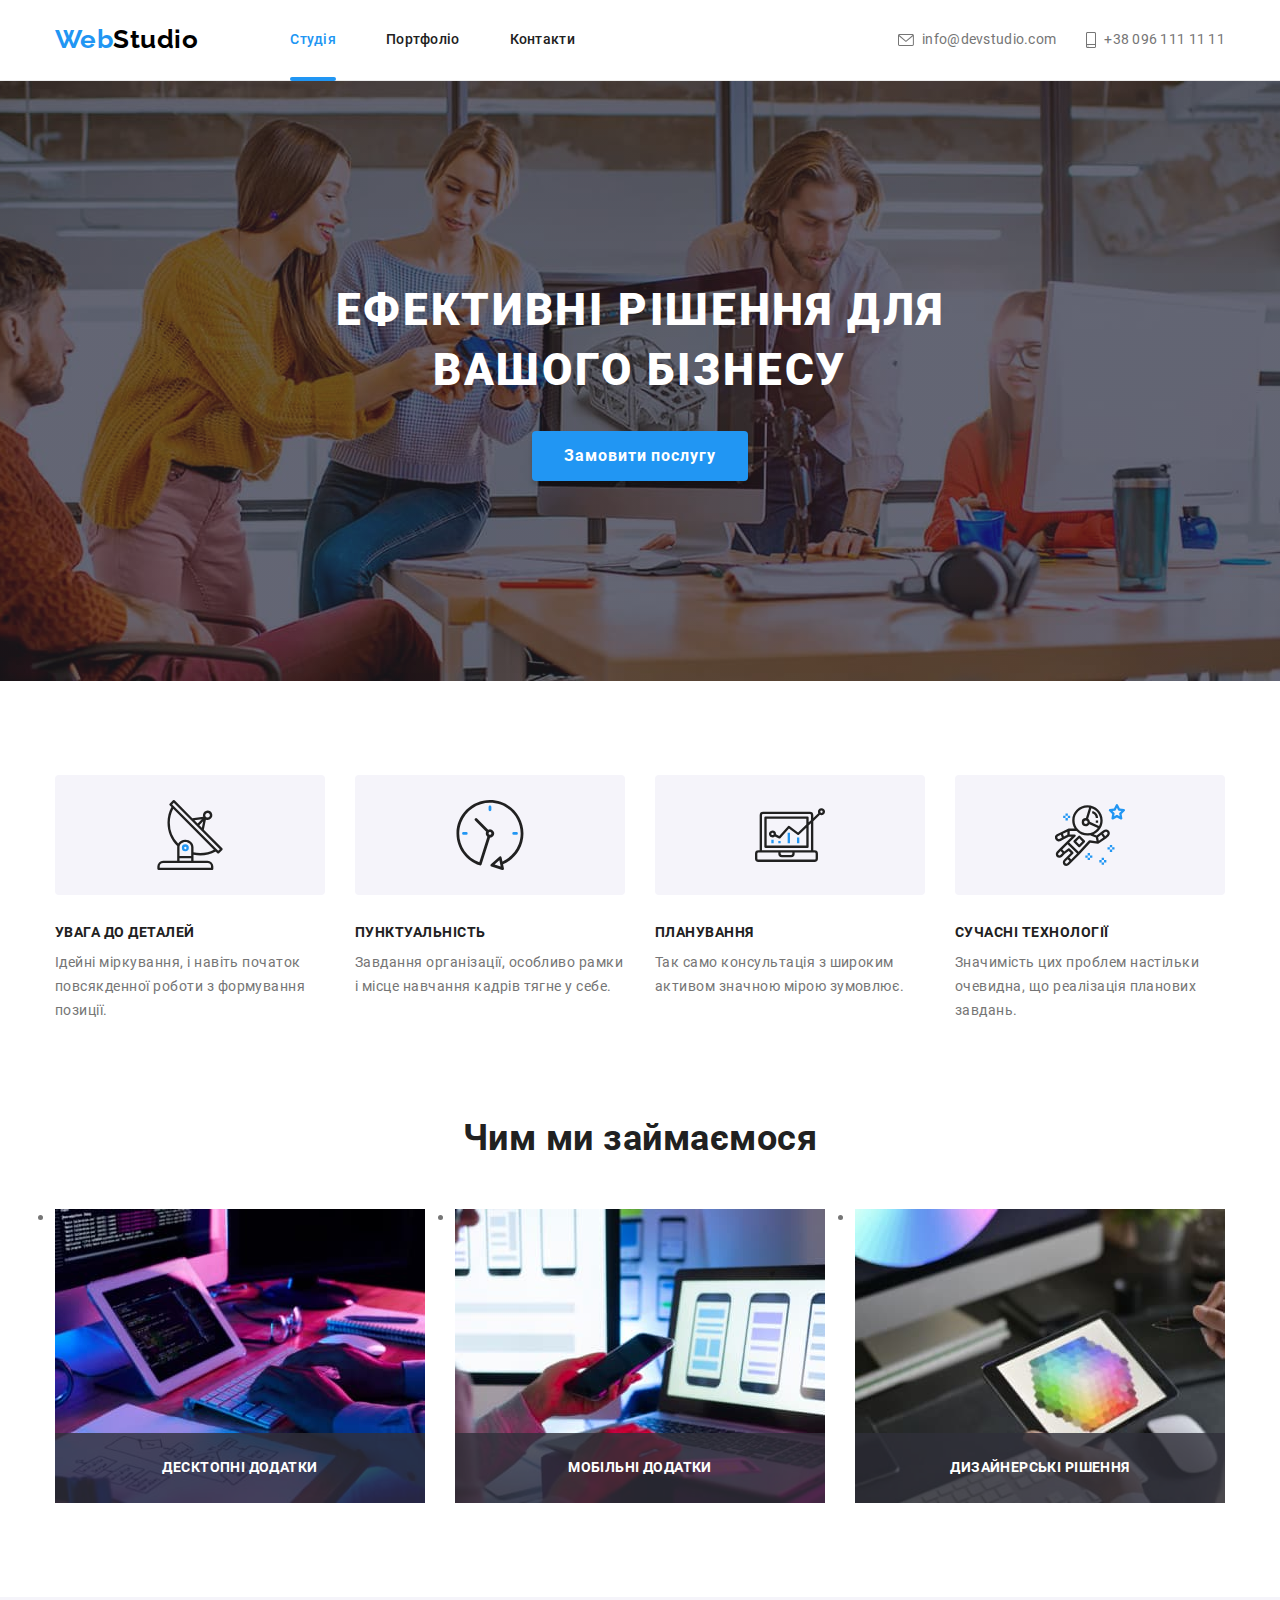
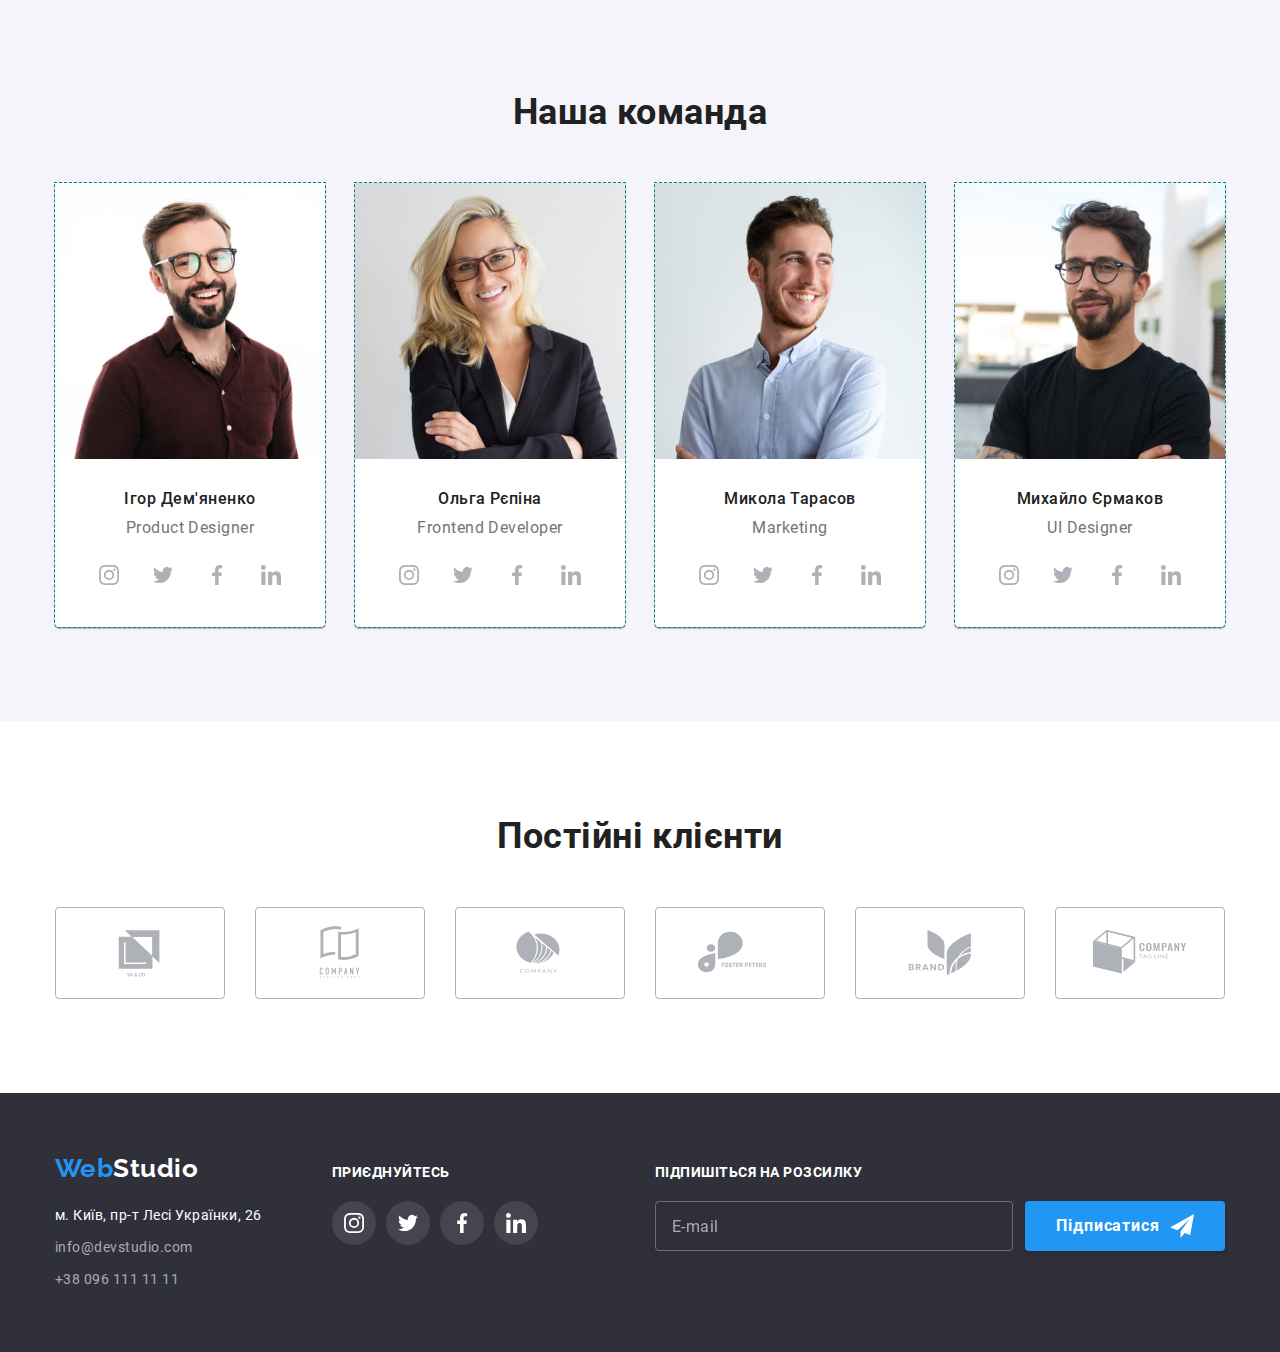
==== index.html @ 1959391b "Update markup to responsive/adaptive version" ====
<!DOCTYPE html>
<html lang="uk">
  <head>
    <meta charset="UTF-8" />
    <meta http-equiv="X-UA-Compatible" content="IE=edge" />
    <meta name="viewport" content="width=device-width, initial-scale=1.0" />
    <title>Студія</title>
    <link
      href="https://fonts.googleapis.com/css2?family=Raleway:wght@700&family=Roboto:wght@400;500;700;900&display=swap"
      rel="stylesheet"
    />
    <link
      rel="stylesheet"
      href="https://cdnjs.cloudflare.com/ajax/libs/modern-normalize/1.1.0/modern-normalize.css"
    />
    <link rel="stylesheet" href="./css/main.min.css" />
  </head>
  <body>
    <!-- Header -->
    <header class="page-header">
      <div class="container">
       <div class="page-header__inner">
         <!-- Site Navigation: -->

        <!-- Site Logo -->
        <a href="./index.html" class="logo"
          ><span class="logo__accent">Web</span>Studio</a
        >

        <button data-menu-button type="button" class="menu-button" aria-expanded="false" aria-controls="menu-container">
          <svg width="40" height="40" aria-label="Перемикач мобільного меню">
            <use class="menu-button__icon menu-button__icon--open" href="./images/icons.svg#menu-open"></use>
            <use class="menu-button__icon menu-button__icon--close" href="./images/icons.svg#menu-close"></use>
          </svg>
        </button>

        <div data-menu class="menu-container" id="menu-container">
          
          <nav>
            <ul class="menu-container__navigation site-nav">
              <!-- Link list  -->
              <li class="site-nav__item">
                <a href="./index.html" class="site-nav__link site-nav__link--current">Студія</a>
              </li>
              <li class="site-nav__item">
                <a href="./portfolio.html" class="site-nav__link">Портфоліо</a>
              </li>
              <li class="site-nav__item">
                <a href="#" class="site-nav__link">Контакти</a>
              </li>
            </ul>
          </nav>
          <!-- End Site Navigation -->
          <!-- Contacts: -->
          <ul class="menu-container__contacts contacts-nav">
            <li class="contacts-nav__item">
              <a href="mailto:info@devstudio.com" class="contacts-nav__link contacts-nav__link--mail">
                <svg class="contacts-nav__icon" width="16" height="12">
                  <use href="./images/icons.svg#envelope"></use>
                </svg>
                info@devstudio.com
              </a>
            </li>
            <li class="contacts-nav__item">
              <a href="tel:+380961111111" class="contacts-nav__link contacts-nav__link--tel">
                <svg class="contacts-nav__icon" width="10" height="16">
                  <use href="./images/icons.svg#smartphone"></use>
                </svg>
                +38 096 111 11 11
              </a>
            </li>
          </ul>
          <!-- End Contacts -->

          <ul class="menu-container__socials menu-soc">
            <li class="menu-soc__item">
              <a href="#" class="menu-soc__link">Instagram</a>
            </li>
            <li class="menu-soc__item">
              <a href="#" class="menu-soc__link">Twitter</a>
            </li>
            <li class="menu-soc__item">
              <a href="#" class="menu-soc__link">Facebook</a>
            </li>
            <li class="menu-soc__item">
              <a href="#" class="menu-soc__link">LinkedIn</a>
            </li>
          </ul>
        </div>
       </div>
      </div>
    </header>
    <!-- End Header -->

    <!-- Main content: -->
    <main>
      <!-- HERO: -->
      <section class="hero">
        <div class="container">
          <h1 class="hero__heading">Ефективні рішення для вашого бізнесу</h1>
          <button data-modal-open type="button" class="hero__button button">
            Замовити послугу
          </button>
        </div>
      </section>
      <!-- End HERO -->

      <!-- Features: -->
      <section class="features">
        <div class="container">
          <h2 class="features__heading visually-hidden">Наші переваги</h2>
          <ul class="features__list">
            <li class="features__item">
              <div class="features__thumb">
                <svg class="features__icon" width="70" height="70">
                  <use href="./images/icons.svg#antenna"></use>
                </svg>
              </div>
              <h3 class="features__title">Увага до деталей</h3>
              <p class="features__descr">
                Ідейні міркування, і навіть початок повсякденної роботи з
                формування позиції.
              </p>
            </li>

            <li class="features__item">
              <div class="features__thumb">
                <svg class="features__icon" width="70" height="70">
                  <use href="./images/icons.svg#clock"></use>
                </svg>
              </div>
              <h3 class="features__title">Пунктуальність</h3>
              <p class="features__descr">
                Завдання організації, особливо рамки і місце навчання кадрів
                тягне у себе.
              </p>
            </li>

            <li class="features__item">
              <div class="features__thumb">
                <svg class="features__icon" width="70" height="70">
                  <use href="./images/icons.svg#diagram"></use>
                </svg>
              </div>
              <h3 class="features__title">Планування</h3>
              <p class="features__descr">
                Так само консультація з широким активом значною мірою зумовлює.
              </p>
            </li>

            <li class="features__item">
              <div class="features__thumb">
                <svg class="features__icon" width="70" height="70">
                  <use href="./images/icons.svg#astronaut"></use>
                </svg>
              </div>
              <h3 class="features__title">Сучасні технології</h3>
              <p class="features__descr">
                Значимість цих проблем настільки очевидна, що реалізація
                планових завдань.
              </p>
            </li>
          </ul>
        </div>
      </section>
      <!-- End Features -->

      <!-- Directions: -->
      <section class="directions">
        <div class="container">
          <h2 class="directions__heading">Чим ми займаємося</h2>
          <ul class="directions__list">
            <li class="directions__item">
              <div class="directions__thumb">
                <img
                  srcset="
                  ./images/img1.jpg 1x,
                  ./images/img1@2x.jpg 2x
                  "
                  src="./images/img1.jpg"
                  alt="Веб-розробка"
                  width="370"
                  height="294"
                />
                <div class="directions__overlay">
                  <h3 class="directions__title">Десктопні додатки</h3>
                </div>
              </div>
            </li>
            <li class="directions__item">
              <div class="directions__thumb">
                <img
                srcset="
                  ./images/img2.jpg 1x,
                  ./images/img2@2x.jpg 2x
                  "
                  src="./images/img2.jpg"
                  alt="Мобільна розробка"
                  width="370"
                  height="294"
                />
                <div class="directions__overlay">
                  <h3 class="directions__title">Мобільні додатки</h3>
                </div>
              </div>
            </li>
            <li class="directions__item">
              <div class="directions__thumb">
                <img
                srcset="
                  ./images/img3.jpg 1x,
                  ./images/img3@2x.jpg 2x
                  "
                  src="./images/img3.jpg"
                  alt="Дизайн"
                  width="370"
                  height="294"
                />
                <div class="directions__overlay">
                  <h3 class="directions__title">Дизайнерські рішення</h3>
                </div>
              </div>
            </li>
          </ul>
        </div>
      </section>
      <!-- End Directions -->

      <!-- Team Members: -->
      <section class="team">
        <div class="container">
          <h2 class="team__heading">Наша команда</h2>
          <ul class="team__list">
            <li class="team__item team-card">
              <img
                srcset="
                ./images/team-card1.jpg 1x,
                ./images/team-card1@2x.jpg 2x
                "
                src="./images/team-card1.jpg"
                alt="Учасник 1"
                width="270"
                height="260"
              />
              <div class="team-card__content">
                <h3 class="team-card__title">Ігор Дем'яненко</h3>
                <p class="team-card__descr" lang="en">Product Designer</p>
                <ul class="team-card__soc-nav soc-nav">
                  <li class="soc-nav__item">
                    <a href="#" class="soc-nav__link">
                      <span class="visually-hidden"
                        >Посилання на Instagram</span
                      >
                      <svg class="soc-nav__icon" width="20" height="20">
                        <use href="./images/icons.svg#instagram"></use>
                      </svg>
                    </a>
                  </li>
                  <li class="soc-nav__item">
                    <a href="#" class="soc-nav__link">
                      <span class="visually-hidden">Посилання на Twitter</span>
                      <svg class="soc-nav__icon" width="20" height="20">
                        <use href="./images/icons.svg#twitter"></use>
                      </svg>
                    </a>
                  </li>
                  <li class="soc-nav__item">
                    <a href="#" class="soc-nav__link">
                      <span class="visually-hidden">Посилання на Facebook</span>
                      <svg class="soc-nav__icon" width="20" height="20">
                        <use href="./images/icons.svg#facebook"></use>
                      </svg>
                    </a>
                  </li>
                  <li class="soc-nav__item">
                    <a href="#" class="soc-nav__link">
                      <span class="visually-hidden">Посилання на LinkedIn</span>
                      <svg class="soc-nav__icon" width="20" height="20">
                        <use href="./images/icons.svg#linkedin"></use>
                      </svg>
                    </a>
                  </li>
                </ul>
              </div>
            </li>
            <li class="team__item team-card">
              <img
                srcset="
                ./images/team-card2.jpg 1x,
                ./images/team-card2@2x.jpg 2x
                "
                src="./images/team-card2.jpg"
                alt="Учасник 2"
                width="270"
                height="260"
              />
              <div class="team-card__content">
                <h3 class="team-card__title">Ольга Рєпіна</h3>
                <p class="team-card__descr" lang="en">Frontend Developer</p>
                <ul class="soc-nav">
                  <li class="soc-nav__item">
                    <a href="#" class="soc-nav__link">
                      <span class="visually-hidden"
                        >Посилання на Instagram</span
                      >
                      <svg class="soc-nav__icon" width="20" height="20">
                        <use href="./images/icons.svg#instagram"></use>
                      </svg>
                    </a>
                  </li>
                  <li class="soc-nav__item">
                    <a href="#" class="soc-nav__link">
                      <span class="visually-hidden">Посилання на Twitter</span>
                      <svg class="soc-nav__icon" width="20" height="20">
                        <use href="./images/icons.svg#twitter"></use>
                      </svg>
                    </a>
                  </li>
                  <li class="soc-nav__item">
                    <a href="#" class="soc-nav__link">
                      <span class="visually-hidden">Посилання на Facebook</span>
                      <svg class="soc-nav__icon" width="20" height="20">
                        <use href="./images/icons.svg#facebook"></use>
                      </svg>
                    </a>
                  </li>
                  <li class="soc-nav__item">
                    <a href="#" class="soc-nav__link">
                      <span class="visually-hidden">Посилання на LinkedIn</span>
                      <svg class="soc-nav__icon" width="20" height="20">
                        <use href="./images/icons.svg#linkedin"></use>
                      </svg>
                    </a>
                  </li>
                </ul>
              </div>
            </li>
            <li class="team__item team-card">
              <img
                srcset="
                ./images/team-card3.jpg 1x,
                ./images/team-card3@2x.jpg 2x
                "
                src="./images/team-card3.jpg"
                alt="Учасник 3"
                width="270"
                height="260"
              />
              <div class="team-card__content">
                <h3 class="team-card__title">Микола Тарасов</h3>
                <p class="team-card__descr" lang="en">Marketing</p>
                <ul class="soc-nav">
                  <li class="soc-nav__item">
                    <a href="#" class="soc-nav__link">
                      <span class="visually-hidden"
                        >Посилання на Instagram</span
                      >
                      <svg class="soc-nav__icon" width="20" height="20">
                        <use href="./images/icons.svg#instagram"></use>
                      </svg>
                    </a>
                  </li>
                  <li class="soc-nav__item">
                    <a href="#" class="soc-nav__link">
                      <span class="visually-hidden">Посилання на Twitter</span>
                      <svg class="soc-nav__icon" width="20" height="20">
                        <use href="./images/icons.svg#twitter"></use>
                      </svg>
                    </a>
                  </li>
                  <li class="soc-nav__item">
                    <a href="#" class="soc-nav__link">
                      <span class="visually-hidden">Посилання на Facebook</span>
                      <svg class="soc-nav__icon" width="20" height="20">
                        <use href="./images/icons.svg#facebook"></use>
                      </svg>
                    </a>
                  </li>
                  <li class="soc-nav__item">
                    <a href="#" class="soc-nav__link">
                      <span class="visually-hidden">Посилання на LinkedIn</span>
                      <svg class="soc-nav__icon" width="20" height="20">
                        <use href="./images/icons.svg#linkedin"></use>
                      </svg>
                    </a>
                  </li>
                </ul>
              </div>
            </li>
            <li class="team__item team-card">
              <img
                srcset="
                ./images/team-card4.jpg 1x,
                ./images/team-card4@2x.jpg 2x
                "
                src="./images/team-card4.jpg"
                alt="Учасник 4"
                width="270"
                height="260"
              />
              <div class="team-card__content">
                <h3 class="team-card__title">Михайло Єрмаков</h3>
                <p class="team-card__descr" lang="en">UI Designer</p>
                <ul class="soc-nav">
                  <li class="soc-nav__item">
                    <a href="#" class="soc-nav__link">
                      <span class="visually-hidden"
                        >Посилання на Instagram</span
                      >
                      <svg class="soc-nav__icon" width="20" height="20">
                        <use href="./images/icons.svg#instagram"></use>
                      </svg>
                    </a>
                  </li>
                  <li class="soc-nav__item">
                    <a href="#" class="soc-nav__link">
                      <span class="visually-hidden">Посилання на Twitter</span>
                      <svg class="soc-nav__icon" width="20" height="20">
                        <use href="./images/icons.svg#twitter"></use>
                      </svg>
                    </a>
                  </li>
                  <li class="soc-nav__item">
                    <a href="#" class="soc-nav__link">
                      <span class="visually-hidden">Посилання на Facebook</span>
                      <svg class="soc-nav__icon" width="20" height="20">
                        <use href="./images/icons.svg#facebook"></use>
                      </svg>
                    </a>
                  </li>
                  <li class="soc-nav__item">
                    <a href="#" class="soc-nav__link">
                      <span class="visually-hidden">Посилання на LinkedIn</span>
                      <svg class="soc-nav__icon" width="20" height="20">
                        <use href="./images/icons.svg#linkedin"></use>
                      </svg>
                    </a>
                  </li>
                </ul>
              </div>
            </li>
          </ul>
        </div>
      </section>
      <!-- End Team Members -->

      <!-- Clients: -->
      <section class="clients">
        <div class="container">
          <h2 class="clients__heading">Постійні клієнти</h2>
          <ul class="clients__list">
            <li class="clients__item">
              <a href="#" class="clients__link">
                <span class="visually-hidden"
                  >Посилання на сторінку компанії</span
                >
                <svg class="clients__icon" width="106" height="60">
                  <use href="./images/icons.svg#client1"></use>
                </svg>
              </a>

            </li>
            <li class="clients__item">
              <a href="#" class="clients__link">
                <span class="visually-hidden"
                  >Посилання на сторінку компанії</span
                >
                <svg class="clients__icon" width="106" height="60">
                  <use href="./images/icons.svg#client2"></use>
                </svg>
              </a>
            </li>

            <li class="clients__item">
              <a href="#" class="clients__link">
                <span class="visually-hidden"
                  >Посилання на сторінку компанії</span
                >
                <svg class="clients__icon" width="106" height="60">
                  <use href="./images/icons.svg#client3"></use>
                </svg>
              </a>
            </li>
            <li class="clients__item">
              <a href="#" class="clients__link">
                <span class="visually-hidden"
                  >Посилання на сторінку компанії</span
                >
                <svg class="clients__icon" width="106" height="60">
                  <use href="./images/icons.svg#client4"></use>
                </svg>
              </a>
            </li>

            <li class="clients__item">
              <a href="#" class="clients__link">
                <span class="visually-hidden"
                  >Посилання на сторінку компанії</span
                >
                <svg class="clients__icon" width="106" height="60">
                  <use href="./images/icons.svg#client5"></use>
                </svg>
              </a>
            </li>

            <li class="clients__item">
              <a href="#" class="clients__link">
                <span class="visually-hidden"
                  >Посилання на сторінку компанії</span
                >
                <svg class="clients__icon" width="106" height="60">
                  <use href="./images/icons.svg#client6"></use>
                </svg>
              </a>
            </li>
          </ul>
        </div>
      </section>
      <!-- End Clients -->
    </main>
    <!-- End Main Content -->

    <!-- Footer: -->
    <footer class="page-footer">
      <div class="container">
        <div class="page-footer__container">
        <div class="page-footer__content">
         <!-- Contacts: -->
          <address>
            <!-- Site Logo -->
            <a href="./index.html" class="page-footer__logo logo"
              ><span class="logo__accent">Web</span>Studio</a
            >
            <ul class="page-footer__address-nav address-nav">
              <li class="address-nav__item">
                <a
                  href="https://goo.gl/maps/x9aKFmAfyXgnvs488"
                  target="_blank"
                  rel="noopener noreferrer nofollow"
                  class="address-nav__link address-nav__link--address"
                  >м. Київ, пр-т Лесі Українки, 26</a
                >
              </li>
              <li class="address-nav__item">
                <a href="mailto:info@devstudio.com" class="address-nav__link"
                  >info@devstudio.com</a
                >
              </li>
              <li class="address-nav__item">
                <a href="tel:+380961111111" class="address-nav__link">+38 096 111 11 11</a>
              </li>
            </ul>
          </address>
          <!--Social links: -->
          <div class="page-footer__socials socials">
            <p class="socials__text">Приєднуйтесь</p>
            <ul class="socials__list soc-nav">
              <li class="soc-nav__item">
                <a href="#" class="soc-nav__link soc-nav__link--inverse">
                  <span class="visually-hidden">Посилання на Instagram</span>
                  <svg class="soc-nav__icon soc-nav__icon" width="20" height="20">
                    <use href="./images/icons.svg#instagram"></use>
                  </svg>
                </a>
              </li>
              <li class="soc-nav__item">
                <a href="#" class="soc-nav__link soc-nav__link--inverse">
                  <span class="visually-hidden">Посилання на Twitter</span>
                  <svg class="soc-nav__icon" width="20" height="20">
                    <use href="./images/icons.svg#twitter"></use>
                  </svg>
                </a>
              </li>
              <li class="soc-nav__item">
                <a href="#" class="soc-nav__link soc-nav__link--inverse">
                  <span class="visually-hidden">Посилання на Facebook</span>
                  <svg class="soc-nav__icon" width="20" height="20">
                    <use href="./images/icons.svg#facebook"></use>
                  </svg>
                </a>
              </li>
              <li class="soc-nav__item">
                <a href="#" class="soc-nav__link soc-nav__link--inverse">
                  <span class="visually-hidden">Посилання на LinkedIn</span>
                  <svg class="soc-nav__icon" width="20" height="20">
                    <use href="./images/icons.svg#linkedin"></use>
                  </svg>
                </a>
              </li>
            </ul>
          </div>
        </div>
        
          <!-- E-Mail input: -->
          <div class="footer-form__wrapper">
            <p class="footer-form__text">Підпишіться на розсилку</p>
            <form class="footer-form">
              <label>
                <span class="visually-hidden">Електронна пошта</span>
                <input
                  class="footer-form__field"
                  type="email"
                  name="email"
                  placeholder="E-mail"
                />
              </label>
              <button class="footer-form__button" type="submit">
                Підписатися
                <svg width="24" height="24">
                  <use href="./images/icons.svg#send"></use>
                </svg>
              </button>
            </form>
          </div>
        </div>
      </div>
    </footer>
    <!-- End Footer -->

    <!-- Modal: -->
    <div data-modal class="backdrop is-hidden">
      <div class="modal">
        <button data-modal-close class="modal__button modal__button--close" type="button">
          <svg width="18" height="18">
            <use href="./images/icons.svg#close"></use>
          </svg>
        </button>

        <!-- Modal form: -->
        <p class="modal__text">Залиште свої дані, ми вам передзвонимо</p>
        <div>
          <form class="modal__form modal-form" name="modal-form">
            <div class="modal-form__field">
              <label>
                <span class="modal-form__label">Ім'я</span>
                <span class="modal-form__inner">
                  <input class="modal-form__input" type="text" name="user-name" />
                  <svg class="modal-form__icon" width="18" height="18">
                    <use href="./images/icons.svg#person"></use>
                  </svg>
                </span>
              </label>
            </div>

            <div class="modal-form__field">
              <label>
                <span class="modal-form__label">Телефон</span>
                <span class="modal-form__inner">
                  <input class="modal-form__input" type="tel" name="phone-number" />
                  <svg class="modal-form__icon" width="18" height="18">
                    <use href="./images/icons.svg#phone"></use>
                  </svg>
                </span>
              </label>
            </div>

            <div class="modal-form__field">
              <label>
                <span class="modal-form__label">Пошта</span>
                <span class="modal-form__inner">
                  <input class="modal-form__input" type="email" name="email" />
                  <svg class="modal-form__icon" width="18" height="18">
                    <use href="./images/icons.svg#email"></use>
                  </svg>
                </span>
              </label>
            </div>

            <div class="modal-form__field">
              <label>
                <span class="modal-form__label">Коментар</span>
                <textarea
                  class="modal-form__comment"
                  name="comment"
                  autocomplete="off"
                  placeholder="Введіть текст"
                ></textarea>
              </label>
            </div>

            <div class="modal-form__terms terms">
              <label>
              <input class="terms__checkbox terms__checkbox--hidden" type="checkbox" name="agreement" />
                <svg class="terms__checkbox terms__checkbox--visible" width="16" height="15">
                  <use href="./images/icons.svg#check"></use>
                </svg>
                <span class="terms__label"
                  >Погоджуюся з розсилкою та приймаю
                  <a class="terms__link" href="#">Умови договору</a></span
                >
              </label>
            </div>

            <button class="modal-form__button" type="submit">Відправити</button>
          </form>
        </div>
      </div>
    </div>

    <!-- End Modal -->
    <script src="./js/mobile-menu.js"></script>
    <script src="./js/modal.js"></script>
  </body>
</html>
---- css/main.min.css ----
@font-face{font-family:"Raleway";font-style:normal;font-weight:400;src:url("../fonts/raleway-v28-latin_cyrillic-regular.eot");src:local(""),url("../fonts/raleway-v28-latin_cyrillic-regular.eot?#iefix") format("embedded-opentype"),url("../fonts/raleway-v28-latin_cyrillic-regular.woff2") format("woff2"),url("../fonts/raleway-v28-latin_cyrillic-regular.woff") format("woff"),url("../fonts/raleway-v28-latin_cyrillic-regular.ttf") format("truetype"),url("../fonts/raleway-v28-latin_cyrillic-regular.svg#Raleway") format("svg")}@font-face{font-family:"Raleway";font-style:normal;font-weight:700;src:url("../fonts/raleway-v28-latin_cyrillic-700.eot");src:local(""),url("../fonts/raleway-v28-latin_cyrillic-700.eot?#iefix") format("embedded-opentype"),url("../fonts/raleway-v28-latin_cyrillic-700.woff2") format("woff2"),url("../fonts/raleway-v28-latin_cyrillic-700.woff") format("woff"),url("../fonts/raleway-v28-latin_cyrillic-700.ttf") format("truetype"),url("../fonts/raleway-v28-latin_cyrillic-700.svg#Raleway") format("svg")}@font-face{font-family:"Roboto";font-style:normal;font-weight:400;src:url("../fonts/roboto-v30-latin_cyrillic-regular.eot");src:local(""),url("../fonts/roboto-v30-latin_cyrillic-regular.eot?#iefix") format("embedded-opentype"),url("../fonts/roboto-v30-latin_cyrillic-regular.woff2") format("woff2"),url("../fonts/roboto-v30-latin_cyrillic-regular.woff") format("woff"),url("../fonts/roboto-v30-latin_cyrillic-regular.ttf") format("truetype"),url("../fonts/roboto-v30-latin_cyrillic-regular.svg#Roboto") format("svg")}@font-face{font-family:"Roboto";font-style:normal;font-weight:500;src:url("../fonts/roboto-v30-latin_cyrillic-500.eot");src:local(""),url("../fonts/roboto-v30-latin_cyrillic-500.eot?#iefix") format("embedded-opentype"),url("../fonts/roboto-v30-latin_cyrillic-500.woff2") format("woff2"),url("../fonts/roboto-v30-latin_cyrillic-500.woff") format("woff"),url("../fonts/roboto-v30-latin_cyrillic-500.ttf") format("truetype"),url("../fonts/roboto-v30-latin_cyrillic-500.svg#Roboto") format("svg")}@font-face{font-family:"Roboto";font-style:normal;font-weight:700;src:url("../fonts/roboto-v30-latin_cyrillic-700.eot");src:local(""),url("../fonts/roboto-v30-latin_cyrillic-700.eot?#iefix") format("embedded-opentype"),url("../fonts/roboto-v30-latin_cyrillic-700.woff2") format("woff2"),url("../fonts/roboto-v30-latin_cyrillic-700.woff") format("woff"),url("../fonts/roboto-v30-latin_cyrillic-700.ttf") format("truetype"),url("../fonts/roboto-v30-latin_cyrillic-700.svg#Roboto") format("svg")}@font-face{font-family:"Roboto";font-style:normal;font-weight:900;src:url("../fonts/roboto-v30-latin_cyrillic-900.eot");src:local(""),url("../fonts/roboto-v30-latin_cyrillic-900.eot?#iefix") format("embedded-opentype"),url("../fonts/roboto-v30-latin_cyrillic-900.woff2") format("woff2"),url("../fonts/roboto-v30-latin_cyrillic-900.woff") format("woff"),url("../fonts/roboto-v30-latin_cyrillic-900.ttf") format("truetype"),url("../fonts/roboto-v30-latin_cyrillic-900.svg#Roboto") format("svg")}body{background-color:#fff;color:#757575;font-family:"Roboto",sans-serif;letter-spacing:.03em}h1,h2,h3,h4,h5,h6,p,ul{padding:0;margin:0}img{display:block;width:100%;height:auto}.visually-hidden{position:absolute;white-space:nowrap;width:1px;height:1px;overflow:hidden;border:0;padding:0;clip:rect(0 0 0 0);-webkit-clip-path:inset(50%);clip-path:inset(50%);margin:-1px}.projects__list,.filter,.address-nav,.clients__list,.soc-nav,.team__list,.directions,.features__list,.menu-soc,.contacts-nav,.site-nav{padding:0;margin:0;list-style:none}.product__link,.address-nav__link,.clients__link,.soc-nav__link,.menu-soc__link,.contacts-nav__link,.site-nav__link,.logo{text-decoration:none}.product__link:hover,.address-nav__link:hover,.clients__link:hover,.soc-nav__link:hover,.menu-soc__link:hover,.contacts-nav__link:hover,.site-nav__link:hover,.logo:hover,.product__link:focus,.address-nav__link:focus,.clients__link:focus,.soc-nav__link:focus,.menu-soc__link:focus,.contacts-nav__link:focus,.site-nav__link:focus,.logo:focus{color:#2196f3}.page-header{position:relative;background-color:#fff;border-bottom:1px solid #ececec}.page-header__inner{display:-webkit-box;display:-ms-flexbox;display:flex;-webkit-box-align:center;-ms-flex-align:center;align-items:center}@media screen and (max-width: 767px){.page-header__inner{-webkit-box-pack:justify;-ms-flex-pack:justify;justify-content:space-between}}.container{margin:0 auto;padding-left:15px;padding-right:15px}@media screen and (min-width: 480px){.container{width:480px}}@media screen and (min-width: 768px){.container{width:768px}}@media screen and (min-width: 1200px){.container{width:1200px}}.logo{font-family:"Raleway",sans-serif;font-weight:700;font-size:24px;line-height:1.17;color:#000;-webkit-transition:color 250ms cubic-bezier(0.4, 0, 0.2, 1);transition:color 250ms cubic-bezier(0.4, 0, 0.2, 1)}@media screen and (min-width: 1200px){.logo{font-size:26px;line-height:1.2}}.logo__accent{color:#2196f3}.menu-button{z-index:2;margin:0;padding:0;border:0;background-color:rgba(0,0,0,0)}@media screen and (min-width: 768px){.menu-button{display:none}}.menu-button .menu-button__icon--close{display:none}.menu-button.is-open .menu-button__icon--close{display:block}.menu-button.is-open .menu-button__icon--open{display:none}.menu-container{z-index:1}@media screen and (max-width: 767px){.menu-container{display:none;-webkit-box-orient:vertical;-webkit-box-direction:normal;-ms-flex-direction:column;flex-direction:column;-webkit-box-pack:justify;-ms-flex-pack:justify;justify-content:space-between;position:fixed;top:0;left:0;bottom:0;padding:48px 40px;width:100%;background-color:#fff;-webkit-box-shadow:0px 4px 8px rgba(0,0,0,.04),0px 2px 4px rgba(0,0,0,.08),0px 1px 3px rgba(0,0,0,.16);box-shadow:0px 4px 8px rgba(0,0,0,.04),0px 2px 4px rgba(0,0,0,.08),0px 1px 3px rgba(0,0,0,.16)}.menu-container.is-open{display:-webkit-box;display:-ms-flexbox;display:flex}}@media screen and (min-width: 768px){.menu-container{display:-webkit-box;display:-ms-flexbox;display:flex;-webkit-box-pack:justify;-ms-flex-pack:justify;justify-content:space-between;-webkit-box-align:center;-ms-flex-align:center;align-items:center;-webkit-box-flex:1;-ms-flex-positive:1;flex-grow:1;margin-left:88px}}@media screen and (min-width: 1200px){.menu-container{margin-left:92px}}@media screen and (max-width: 767px){.site-nav{display:-webkit-box;display:-ms-flexbox;display:flex;-webkit-box-orient:vertical;-webkit-box-direction:normal;-ms-flex-direction:column;flex-direction:column;gap:30px}}@media screen and (min-width: 768px){.site-nav{display:-webkit-box;display:-ms-flexbox;display:flex;gap:50px}}.site-nav__link{display:block;font-weight:500;font-size:40px;line-height:1.175;letter-spacing:.02em;color:#212121;-webkit-transition:color 250ms cubic-bezier(0.4, 0, 0.2, 1);transition:color 250ms cubic-bezier(0.4, 0, 0.2, 1)}@media screen and (min-width: 768px){.site-nav__link{padding-top:32px;padding-bottom:32px;font-size:14px;line-height:1.14}.site-nav__link--current{position:relative;color:#2196f3}.site-nav__link--current::after{position:absolute;left:0;bottom:-1px;display:inline-block;content:"";width:100%;height:4px;background-color:#2196f3;border-radius:2px}}@media screen and (max-width: 767px){.contacts-nav{display:-webkit-box;display:-ms-flexbox;display:flex;-webkit-box-orient:vertical;-webkit-box-direction:reverse;-ms-flex-direction:column-reverse;flex-direction:column-reverse;gap:32px}}@media screen and (min-width: 1200px){.contacts-nav{display:-webkit-box;display:-ms-flexbox;display:flex;-webkit-box-align:center;-ms-flex-align:center;align-items:center;gap:30px}}.contacts-nav__icon{fill:currentColor}@media screen and (max-width: 767px){.contacts-nav__icon{display:none}}.contacts-nav__link{-webkit-transition:color 250ms cubic-bezier(0.4, 0, 0.2, 1);transition:color 250ms cubic-bezier(0.4, 0, 0.2, 1);color:#757575;letter-spacing:.02em}@media screen and (max-width: 767px){.contacts-nav__link{display:-webkit-box;display:-ms-flexbox;display:flex;gap:10px;-webkit-box-align:center;-ms-flex-align:center;align-items:center;font-weight:500}.contacts-nav__link--tel{font-size:34px;line-height:1.18;color:#2196f3}.contacts-nav__link--mail{font-size:24px;line-height:1.17}}@media screen and (min-width: 768px){.contacts-nav__link{display:-webkit-box;display:-ms-flexbox;display:flex;-webkit-box-align:center;-ms-flex-align:center;align-items:center;gap:8px;font-size:12px;line-height:1.17}}@media screen and (min-width: 1200px){.contacts-nav__link{font-size:14px;line-height:1.14}}.menu-soc{display:-webkit-box;display:-ms-flexbox;display:flex;-webkit-box-pack:start;-ms-flex-pack:start;justify-content:start;gap:20px;-ms-flex-wrap:wrap;flex-wrap:wrap}@media screen and (min-width: 768px){.menu-soc{display:none}}.menu-soc__item{position:relative;display:inline-block}.menu-soc__item:not(:first-child)::before{position:absolute;top:0;left:-10px;content:"";display:inline-block;width:1px;height:100%;background-color:rgba(33,33,33,.2)}.menu-soc__link{font-style:normal;font-weight:500;font-size:18px;line-height:1.22;letter-spacing:.02em;color:#2196f3}.hero{padding-top:118px;padding-bottom:118px;max-width:768px;height:400px;text-align:center;background-color:#2f303a;background-image:-webkit-gradient(linear, left top, left bottom, from(rgba(47, 48, 58, 0.4)), to(rgba(47, 48, 58, 0.4))),url(/images/hero-mobile.jpg);background-image:linear-gradient(rgba(47, 48, 58, 0.4), rgba(47, 48, 58, 0.4)),url(/images/hero-mobile.jpg);background-repeat:no-repeat;background-position:center;background-size:cover}@media screen and (min-width: 768px){.hero{max-width:1600px}}@media screen and (min-width: 1200px){.hero{height:600px;padding-top:200px;padding-bottom:200px}}@media screen and (min-width: 1600px){.hero{max-width:100%}}@media screen and (min-device-pixel-ratio: 2),screen and (-webkit-min-device-pixel-ratio: 2),screen and (min-resolution: 192dpi),screen and (min-resolution: 2dppx){.hero{background-image:-webkit-gradient(linear, left top, left bottom, from(rgba(47, 48, 58, 0.4)), to(rgba(47, 48, 58, 0.4))),url(/images/hero-mobile@2x.jpg);background-image:linear-gradient(rgba(47, 48, 58, 0.4), rgba(47, 48, 58, 0.4)),url(/images/hero-mobile@2x.jpg)}}@media screen and (min-width: 768px){.hero{background-image:-webkit-gradient(linear, left top, left bottom, from(rgba(47, 48, 58, 0.4)), to(rgba(47, 48, 58, 0.4))),url(/images/hero-tablet.jpg);background-image:linear-gradient(rgba(47, 48, 58, 0.4), rgba(47, 48, 58, 0.4)),url(/images/hero-tablet.jpg)}}@media screen and (min-width: 768px)and (min-device-pixel-ratio: 2),screen and (min-width: 768px)and (-webkit-min-device-pixel-ratio: 2),screen and (min-width: 768px)and (min-resolution: 192dpi),screen and (min-width: 768px)and (min-resolution: 2dppx){.hero{background-image:-webkit-gradient(linear, left top, left bottom, from(rgba(47, 48, 58, 0.4)), to(rgba(47, 48, 58, 0.4))),url(/images/hero-tablet@2x.jpg);background-image:linear-gradient(rgba(47, 48, 58, 0.4), rgba(47, 48, 58, 0.4)),url(/images/hero-tablet@2x.jpg)}}@media screen and (min-width: 1200px){.hero{background-image:-webkit-gradient(linear, left top, left bottom, from(rgba(47, 48, 58, 0.4)), to(rgba(47, 48, 58, 0.4))),url(/images/hero-desktop.jpg);background-image:linear-gradient(rgba(47, 48, 58, 0.4), rgba(47, 48, 58, 0.4)),url(/images/hero-desktop.jpg)}}@media screen and (min-width: 1200px)and (min-device-pixel-ratio: 2),screen and (min-width: 1200px)and (-webkit-min-device-pixel-ratio: 2),screen and (min-width: 1200px)and (min-resolution: 192dpi),screen and (min-width: 1200px)and (min-resolution: 2dppx){.hero{background-image:-webkit-gradient(linear, left top, left bottom, from(rgba(47, 48, 58, 0.4)), to(rgba(47, 48, 58, 0.4))),url(/images/hero-desktop@2x.jpg);background-image:linear-gradient(rgba(47, 48, 58, 0.4), rgba(47, 48, 58, 0.4)),url(/images/hero-desktop@2x.jpg)}}.hero__heading{width:360px;margin-left:auto;margin-right:auto;margin-bottom:30px;font-style:normal;font-weight:900;font-size:26px;line-height:1.62;letter-spacing:.06em;text-transform:uppercase;color:#fff}@media screen and (max-width: 479px){.hero__heading{width:100%}}@media screen and (min-width: 1200px){.hero__heading{width:696px;font-size:44px;line-height:1.36}}.hero__button{display:inline-block;-webkit-box-align:center;-ms-flex-align:center;align-items:center;border-radius:4px;width:200px;height:50px;font-family:inherit;font-weight:700;font-size:16px;line-height:1.88;letter-spacing:.06em;background-color:#2196f3;color:#fff;border-color:rgba(0,0,0,0);-webkit-box-shadow:0px 4px 4px rgba(0,0,0,.15);box-shadow:0px 4px 4px rgba(0,0,0,.15);cursor:pointer}@media screen and (min-width: 1200px){.hero__button{width:216px}}.backdrop{z-index:3;position:fixed;top:0;left:0;visibility:visible;opacity:1;overflow-y:scroll;width:100%;height:100%;-webkit-transition:opacity 250ms cubic-bezier(0.4, 0, 0.2, 1),visibility 250ms cubic-bezier(0.4, 0, 0.2, 1);transition:opacity 250ms cubic-bezier(0.4, 0, 0.2, 1),visibility 250ms cubic-bezier(0.4, 0, 0.2, 1);background-color:rgba(0,0,0,.2)}@media screen and (max-width: 767px){.backdrop{padding:93px 15px 94px 15px}}.backdrop.is-hidden{visibility:hidden;opacity:0;pointer-events:none}.backdrop.is-hidden .modal{-webkit-transform:translate(-50%, -50%) scale(0.9);transform:translate(-50%, -50%) scale(0.9)}.modal{position:relative;padding:40px;width:auto;height:auto;border-radius:4px;background-color:#fff;-webkit-box-shadow:0px 1px 3px rgba(0,0,0,.12),0px 1px 1px rgba(0,0,0,.14),0px 2px 1px rgba(0,0,0,.2);box-shadow:0px 1px 3px rgba(0,0,0,.12),0px 1px 1px rgba(0,0,0,.14),0px 2px 1px rgba(0,0,0,.2)}@media screen and (min-width: 768px){.modal{position:absolute;top:50%;left:50%;-webkit-transform:translate(-50%, -50%) scale(1);transform:translate(-50%, -50%) scale(1);-webkit-transition:-webkit-transform 250ms cubic-bezier(0.4, 0, 0.2, 1);transition:-webkit-transform 250ms cubic-bezier(0.4, 0, 0.2, 1);transition:transform 250ms cubic-bezier(0.4, 0, 0.2, 1);transition:transform 250ms cubic-bezier(0.4, 0, 0.2, 1), -webkit-transform 250ms cubic-bezier(0.4, 0, 0.2, 1);width:450px;height:609px}}@media screen and (min-width: 1200px){.modal{width:528px;height:581px}}.modal__button--close{position:absolute;top:8px;right:8px;display:-webkit-box;display:-ms-flexbox;display:flex;-webkit-box-pack:center;-ms-flex-pack:center;justify-content:center;-webkit-box-align:center;-ms-flex-align:center;align-items:center;width:30px;height:30px;border-radius:50%;background-color:inherit;border:1px solid rgba(0,0,0,.1);-webkit-transition:fill 250ms cubic-bezier(0.4, 0, 0.2, 1);transition:fill 250ms cubic-bezier(0.4, 0, 0.2, 1);cursor:pointer}.modal__button--close:hover,.modal__button--close:focus{fill:#2196f3}.modal__text{margin-bottom:12px;font-style:normal;font-weight:700;font-size:20px;line-height:1.5;text-align:center;letter-spacing:.03em;color:#212121}@media screen and (min-width: 1200px){.modal__text{font-size:20px;line-height:1.15}}.modal__form{display:-webkit-box;display:-ms-flexbox;display:flex;-webkit-box-orient:vertical;-webkit-box-direction:normal;-ms-flex-direction:column;flex-direction:column;-webkit-box-pack:center;-ms-flex-pack:center;justify-content:center}.modal-form__field{position:relative;padding-top:18px;margin-bottom:10px}.modal-form__inner{position:relative}.modal-form__input{padding-left:42px;width:100%;height:40px;border:1px solid rgba(33,33,33,.2);border-radius:4px;outline:none}.modal-form__input:focus{border-color:#2196f3}.modal-form__label{position:absolute;top:0;left:0;font-size:12px;line-height:1.17;letter-spacing:.01em}.modal-form__icon{position:absolute;top:50%;left:12px;-webkit-transform:translateY(-50%);transform:translateY(-50%);width:18px;height:18px}.modal-form__input:focus+.modal-form__icon{fill:#2196f3}.modal-form__comment{padding:12px 16px;width:100%;height:120px;resize:none;border:1px solid rgba(33,33,33,.2);border-radius:4px;outline:none}.modal-form__comment:focus{border-color:#2196f3}.modal-form__comment::-webkit-input-placeholder{font-size:12px;line-height:1.17;letter-spacing:.01em;color:rgba(117,117,117,.5)}.modal-form__comment::-moz-placeholder{font-size:12px;line-height:1.17;letter-spacing:.01em;color:rgba(117,117,117,.5)}.modal-form__comment:-ms-input-placeholder{font-size:12px;line-height:1.17;letter-spacing:.01em;color:rgba(117,117,117,.5)}.modal-form__comment::-ms-input-placeholder{font-size:12px;line-height:1.17;letter-spacing:.01em;color:rgba(117,117,117,.5)}.modal-form__comment::placeholder{font-size:12px;line-height:1.17;letter-spacing:.01em;color:rgba(117,117,117,.5)}.modal-form__terms{position:relative;padding-left:24px;margin-bottom:30px}@media screen and (min-width: 1200px){.modal-form__terms{padding-left:32px}}.terms__label{font-size:12px;line-height:1.17;letter-spacing:.03em}@media screen and (min-width: 1200px){.terms__label{font-size:14px;line-height:1.71}}.terms__link{font-size:12px;line-height:1.17;letter-spacing:.03em;text-decoration:underline;color:#2196f3}@media screen and (min-width: 1200px){.terms__link{font-size:14px;line-height:1.71}}.terms__checkbox--hidden{position:absolute;white-space:nowrap;width:1px;height:1px;overflow:hidden;border:0;padding:0;clip:rect(0 0 0 0);-webkit-clip-path:inset(50%);clip-path:inset(50%);margin:-1px}.terms__checkbox--visible{position:absolute;left:0;top:50%;-webkit-transform:translateY(-50%);transform:translateY(-50%);display:-webkit-box;display:-ms-flexbox;display:flex;-webkit-box-pack:center;-ms-flex-pack:center;justify-content:center;-webkit-box-align:center;-ms-flex-align:center;align-items:center;width:16px;height:15px;border-radius:2px;border:2px solid #757575;-webkit-transition:border-color 250ms cubic-bezier(0.4, 0, 0.2, 1);transition:border-color 250ms cubic-bezier(0.4, 0, 0.2, 1);background-color:rgba(0,0,0,0);color:#fff;fill:rgba(0,0,0,0)}@media screen and (min-width: 1200px){.terms__checkbox--visible{left:12px}}.terms__checkbox--hidden:focus-visible+.terms__checkbox--visible{border-color:#2196f3}.terms__checkbox--hidden:checked+.terms__checkbox--visible{background-color:#2196f3;border-color:rgba(0,0,0,0);fill:#fff}.modal-form__button{margin-left:auto;margin-right:auto;width:200px;height:50px;border-radius:4px;font-style:normal;font-weight:700;font-size:16px;line-height:1.88;text-align:center;letter-spacing:.06em;color:#fff;background-color:#2196f3;border-color:rgba(0,0,0,0);-webkit-box-shadow:0px 4px 4px rgba(0,0,0,.15);box-shadow:0px 4px 4px rgba(0,0,0,.15);cursor:pointer;-webkit-transition:background-color 250ms cubic-bezier(0.4, 0, 0.2, 1);transition:background-color 250ms cubic-bezier(0.4, 0, 0.2, 1)}.modal-form__button:hover,.modal-form__button:focus{background-color:#188ce8}.features{padding-top:60px}@media screen and (min-width: 1200px){.features{padding-top:94px}}@media screen and (min-width: 768px){.features__list{display:-webkit-box;display:-ms-flexbox;display:flex;gap:30px;-ms-flex-wrap:wrap;flex-wrap:wrap}}@media screen and (max-width: 767px){.features__item:not(:last-child){margin-bottom:30px}}@media screen and (min-width: 768px){.features__item{width:354px}}@media screen and (min-width: 1200px){.features__item{width:270px}}.features__thumb{display:-webkit-box;display:-ms-flexbox;display:flex;-webkit-box-pack:center;-ms-flex-pack:center;justify-content:center;-webkit-box-align:center;-ms-flex-align:center;align-items:center;margin-bottom:30px;width:100%;height:120px;background-color:#f5f4fa;border-radius:4px}.features__title{margin-bottom:10px;font-style:normal;font-weight:700;font-size:14px;line-height:1.14;text-transform:uppercase;color:#212121}@media screen and (max-width: 767px){.features__title{text-align:center}}.features__descr{font-size:14px;line-height:1.71}.directions{display:none;padding-top:94px;padding-bottom:94px}@media screen and (min-width: 1200px){.directions{display:block}}.directions__heading{margin-bottom:50px;font-style:normal;font-weight:700;font-size:36px;line-height:1.17;text-align:center;color:#212121}.directions__list{display:-webkit-box;display:-ms-flexbox;display:flex;gap:30px}.directions__thumb{position:relative;width:370px;height:294px}.directions__overlay{position:absolute;bottom:0;display:-webkit-box;display:-ms-flexbox;display:flex;-webkit-box-pack:center;-ms-flex-pack:center;justify-content:center;-webkit-box-align:center;-ms-flex-align:center;align-items:center;width:100%;height:70px;background-color:rgba(47,48,58,.8)}.directions__title{font-style:normal;font-weight:700;font-size:14px;line-height:1.14;text-transform:uppercase;letter-spacing:.03em;color:#fff}.team{padding-top:60px;padding-bottom:60px;background-color:#f5f4fa}@media screen and (min-width: 1200px){.team{padding-top:94px;padding-bottom:94px}}.team__heading{margin-bottom:30px;font-style:normal;font-weight:700;font-size:28px;line-height:1.18;text-align:center;color:#212121}@media screen and (min-width: 1200px){.team__heading{margin-bottom:50px;font-size:36px;line-height:1.17}}@media screen and (min-width: 768px){.team__list{display:-webkit-box;display:-ms-flexbox;display:flex;-ms-flex-wrap:wrap;flex-wrap:wrap;gap:30px}}@media screen and (min-width: 1200px){.team__list{-ms-flex-wrap:nowrap;flex-wrap:nowrap}}@media screen and (max-width: 767px){.team__item:not(:last-child){margin-bottom:30px}}.team-card{background-color:#fff;-webkit-box-shadow:0px 1px 3px rgba(0,0,0,.12),0px 1px 1px rgba(0,0,0,.14),0px 2px 1px rgba(0,0,0,.2);box-shadow:0px 1px 3px rgba(0,0,0,.12),0px 1px 1px rgba(0,0,0,.14),0px 2px 1px rgba(0,0,0,.2);border-radius:0px 0px 4px 4px;outline:1px dashed teal;max-width:450px}@media screen and (min-width: 768px){.team-card{width:354px}}@media screen and (min-width: 1200px){.team-card{width:270px}}.team-card__content{padding-top:30px;padding-bottom:24px}@media screen and (min-width: 1200px){.team-card__content{padding-bottom:30px}}.team-card__title{margin-bottom:10px;font-style:normal;font-weight:500;color:#212121}.team-card__title,.team-card__descr{font-size:16px;line-height:1.19;text-align:center}.team-card__descr{margin-bottom:16px}.soc-nav{display:-webkit-box;display:-ms-flexbox;display:flex;-webkit-box-pack:center;-ms-flex-pack:center;justify-content:center;-webkit-box-align:center;-ms-flex-align:center;align-items:center;gap:10px}.soc-nav__link{display:-webkit-box;display:-ms-flexbox;display:flex;-webkit-box-pack:center;-ms-flex-pack:center;justify-content:center;-webkit-box-align:center;-ms-flex-align:center;align-items:center;-webkit-transition:background-color 250ms cubic-bezier(0.4, 0, 0.2, 1),fill 250ms cubic-bezier(0.4, 0, 0.2, 1);transition:background-color 250ms cubic-bezier(0.4, 0, 0.2, 1),fill 250ms cubic-bezier(0.4, 0, 0.2, 1);background-color:#fff;width:44px;height:44px;border-radius:50%;fill:#afb1b8}.soc-nav__link:hover,.soc-nav__link:focus{background-color:#2196f3;fill:#fff}.soc-nav__link--inverse{background-color:rgba(255,255,255,.1);fill:#fff}.clients{padding-top:60px;padding-bottom:60px}@media screen and (min-width: 1200px){.clients{padding-top:94px;padding-bottom:94px}}.clients__heading{margin-bottom:30px;color:#212121;font-style:normal;font-weight:700;font-size:28px;line-height:1.18;text-align:center}@media screen and (min-width: 1200px){.clients__heading{margin-bottom:50px;font-size:36px;line-height:1.17}}.clients__list{display:-webkit-box;display:-ms-flexbox;display:flex;-ms-flex-wrap:wrap;flex-wrap:wrap;margin:-15px}.clients__item{margin:15px}@media screen and (max-width: 767px){.clients__item{-ms-flex-preferred-size:calc((100% - 60px)/2);flex-basis:calc((100% - 60px)/2)}}@media screen and (min-width: 768px){.clients__item{-ms-flex-preferred-size:calc((100% - 90px)/3);flex-basis:calc((100% - 90px)/3)}}@media screen and (min-width: 1200px){.clients__item{-ms-flex-preferred-size:calc((100% - 180px)/6);flex-basis:calc((100% - 180px)/6)}}.clients__link{display:-webkit-box;display:-ms-flexbox;display:flex;-webkit-box-pack:center;-ms-flex-pack:center;justify-content:center;-webkit-box-align:center;-ms-flex-align:center;align-items:center;width:100%;height:92px;border:1px solid #afb1b8;border-radius:4px;-webkit-transition:border-color 250ms cubic-bezier(0.4, 0, 0.2, 1);transition:border-color 250ms cubic-bezier(0.4, 0, 0.2, 1)}.clients__link:hover,.clients__link:focus{border-color:#2196f3}.clients__icon{-webkit-transition:fill 250ms cubic-bezier(0.4, 0, 0.2, 1);transition:fill 250ms cubic-bezier(0.4, 0, 0.2, 1);fill:#afb1b8}.clients__link:hover .clients__icon,.clients__link:focus .clients__icon{fill:#2196f3}.page-footer{padding-top:60px;padding-bottom:60px;background-color:#2f303a}.page-footer__container{position:relative;text-align:center}@media screen and (min-width: 1200px){.page-footer__container{display:-webkit-box;display:-ms-flexbox;display:flex;-webkit-box-align:baseline;-ms-flex-align:baseline;align-items:baseline;-webkit-box-pack:justify;-ms-flex-pack:justify;justify-content:space-between;text-align:start}}@media screen and (min-width: 768px)and (max-width: 1199px){.page-footer__content{display:-webkit-box;display:-ms-flexbox;display:flex;-ms-flex-pack:distribute;justify-content:space-around;-webkit-box-align:baseline;-ms-flex-align:baseline;align-items:baseline;margin-bottom:60px}}@media screen and (min-width: 1200px){.page-footer__content{display:-webkit-box;display:-ms-flexbox;display:flex;-webkit-box-align:baseline;-ms-flex-align:baseline;align-items:baseline;gap:70px}}.page-footer__logo{display:inline-block;margin-bottom:20px;color:#fff;font-style:normal}.address-nav{display:-webkit-box;display:-ms-flexbox;display:flex;-webkit-box-orient:vertical;-webkit-box-direction:normal;-ms-flex-direction:column;flex-direction:column;gap:8px}@media screen and (max-width: 767px){.address-nav{margin-bottom:60px}}.address-nav__link{display:inline-block;font-style:normal;font-size:14px;line-height:1.71;-webkit-transition:color 250ms cubic-bezier(0.4, 0, 0.2, 1);transition:color 250ms cubic-bezier(0.4, 0, 0.2, 1);color:rgba(255,255,255,.6)}.address-nav__link--address{color:#fff;text-decoration:none}.socials{display:inline-block;width:206px;height:80px}@media screen and (max-width: 767px){.socials{margin-bottom:60px}}.socials__text,.footer-form__text{margin-bottom:20px;font-weight:700;font-size:14px;line-height:1.14;text-transform:uppercase;color:#fff}.footer-form__wrapper{width:100%}@media screen and (min-width: 768px)and (max-with: 1199px){.footer-form__wrapper{position:relative;left:50%;-webkit-transform:translateX(-50%);transform:translateX(-50%)}}@media screen and (min-width: 1200px){.footer-form__wrapper{width:570px}}.footer-form__text{display:block;width:100%}.footer-form{text-align:center}@media screen and (min-width: 768px)and (max-width: 1199px){.footer-form{display:-webkit-box;display:-ms-flexbox;display:flex;-webkit-box-orient:vertical;-webkit-box-direction:normal;-ms-flex-direction:column;flex-direction:column;-webkit-box-align:center;-ms-flex-align:center;align-items:center;-webkit-box-pack:center;-ms-flex-pack:center;justify-content:center}}@media screen and (min-width: 1200px){.footer-form{display:-webkit-inline-box;display:-ms-inline-flexbox;display:inline-flex;-webkit-box-align:center;-ms-flex-align:center;align-items:center;gap:12px}}.footer-form__field{padding:15px 16px;width:100%;height:50px;border:1px solid rgba(255,255,255,.3);border-radius:4px;-webkit-transition:border-color 250ms cubic-bezier(0.4, 0, 0.2, 1);transition:border-color 250ms cubic-bezier(0.4, 0, 0.2, 1);-webkit-filter:drop-shadow(0px 4px 4px rgba(0, 0, 0, 0.15));filter:drop-shadow(0px 4px 4px rgba(0, 0, 0, 0.15));background-color:inherit;outline:none}.footer-form__field::-webkit-input-placeholder{font-size:16px;line-height:1.25;letter-spacing:.03em;color:rgba(255,255,255,.6)}.footer-form__field::-moz-placeholder{font-size:16px;line-height:1.25;letter-spacing:.03em;color:rgba(255,255,255,.6)}.footer-form__field:-ms-input-placeholder{font-size:16px;line-height:1.25;letter-spacing:.03em;color:rgba(255,255,255,.6)}.footer-form__field::-ms-input-placeholder{font-size:16px;line-height:1.25;letter-spacing:.03em;color:rgba(255,255,255,.6)}.footer-form__field::placeholder{font-size:16px;line-height:1.25;letter-spacing:.03em;color:rgba(255,255,255,.6)}.footer-form__field:focus{border-color:#2196f3;color:#fff}@media screen and (min-width: 768px){.footer-form__field{width:450px}}@media screen and (max-width: 1199px){.footer-form__field{margin-bottom:20px}}@media screen and (min-width: 1200px){.footer-form__field{width:358px}}.footer-form__button{display:-webkit-inline-box;display:-ms-inline-flexbox;display:inline-flex;-webkit-box-pack:center;-ms-flex-pack:center;justify-content:center;-webkit-box-align:center;-ms-flex-align:center;align-items:center;gap:10px;width:200px;height:50px;border-radius:4px;font-style:normal;font-weight:700;font-size:16px;line-height:1.88;letter-spacing:.06em;color:#fff;fill:currentColor;background-color:#2196f3;border-color:rgba(0,0,0,0);-webkit-box-shadow:0px 4px 4px rgba(0,0,0,.15);box-shadow:0px 4px 4px rgba(0,0,0,.15);cursor:pointer}.projects{padding-top:60px;padding-bottom:60px}@media screen and (min-width: 1200px){.projects{padding-top:94px;padding-bottom:94px}}.projects__filter{margin-bottom:40px}@media screen and (min-width: 768px){.projects__filter{margin-bottom:30px}}@media screen and (min-width: 1200px){.projects__filter{margin-bottom:50px}}.filter{display:-webkit-box;display:-ms-flexbox;display:flex;-webkit-box-align:start;-ms-flex-align:start;align-items:flex-start;gap:8px;-ms-flex-wrap:wrap;flex-wrap:wrap}@media screen and (max-width: 767px){.filter{max-width:326px}}@media screen and (min-width: 768px){.filter{-webkit-box-pack:center;-ms-flex-pack:center;justify-content:center}}.filter__button{display:inline-block;padding:6px 22px;border:none;border-radius:4px;background-color:#f5f4fa;cursor:pointer;font-family:inherit;font-weight:500;font-size:16px;line-height:1.62;text-align:center;letter-spacing:inherit;-webkit-transition:background-color 250ms cubic-bezier(0.4, 0, 0.2, 1),color 250ms cubic-bezier(0.4, 0, 0.2, 1),-webkit-box-shadow 250ms cubic-bezier(0.4, 0, 0.2, 1);transition:background-color 250ms cubic-bezier(0.4, 0, 0.2, 1),color 250ms cubic-bezier(0.4, 0, 0.2, 1),-webkit-box-shadow 250ms cubic-bezier(0.4, 0, 0.2, 1);transition:background-color 250ms cubic-bezier(0.4, 0, 0.2, 1),color 250ms cubic-bezier(0.4, 0, 0.2, 1),box-shadow 250ms cubic-bezier(0.4, 0, 0.2, 1);transition:background-color 250ms cubic-bezier(0.4, 0, 0.2, 1),color 250ms cubic-bezier(0.4, 0, 0.2, 1),box-shadow 250ms cubic-bezier(0.4, 0, 0.2, 1),-webkit-box-shadow 250ms cubic-bezier(0.4, 0, 0.2, 1)}.filter__button:hover,.filter__button:focus{background-color:#2196f3;color:#fff;-webkit-box-shadow:0px 3px 1px rgba(0,0,0,.1),0px 1px 2px rgba(0,0,0,.08),0px 2px 2px rgba(0,0,0,.12);box-shadow:0px 3px 1px rgba(0,0,0,.1),0px 1px 2px rgba(0,0,0,.08),0px 2px 2px rgba(0,0,0,.12)}@media screen and (min-width: 768px){.projects__list{display:-webkit-box;display:-ms-flexbox;display:flex;gap:30px;-ms-flex-wrap:wrap;flex-wrap:wrap}}@media screen and (max-width: 767px){.projects__item:not(:last-child){margin-bottom:30px}}@media screen and (max-width: 767px){.projects__item{max-width:450px}}@media screen and (min-width: 768px){.projects__item{max-width:354px}}@media screen and (min-width: 1200px){.projects__item{max-width:370px}}.product{border:1px solid #eee;-webkit-transition:-webkit-box-shadow 250ms cubic-bezier(0.4, 0, 0.2, 1);transition:-webkit-box-shadow 250ms cubic-bezier(0.4, 0, 0.2, 1);transition:box-shadow 250ms cubic-bezier(0.4, 0, 0.2, 1);transition:box-shadow 250ms cubic-bezier(0.4, 0, 0.2, 1), -webkit-box-shadow 250ms cubic-bezier(0.4, 0, 0.2, 1)}.product:hover{-webkit-box-shadow:0px 1px 1px rgba(0,0,0,.12),0px 4px 4px rgba(0,0,0,.06),1px 4px 6px rgba(0,0,0,.16);box-shadow:0px 1px 1px rgba(0,0,0,.12),0px 4px 4px rgba(0,0,0,.06),1px 4px 6px rgba(0,0,0,.16)}.projects__heading{color:#212121}.product__title{margin-bottom:4px;color:#212121;font-style:normal;font-weight:700;font-size:18px;line-height:2;letter-spacing:.06em}.product__descr{color:#757575;font-size:16px;line-height:1.88}.product__content{padding:20px 24px}.product__thumb{position:relative;overflow:hidden}.product__overlay{position:absolute;bottom:0;left:0;-webkit-transform:translateY(100%);transform:translateY(100%);-webkit-transition:-webkit-transform 250ms cubic-bezier(0.4, 0, 0.2, 1);transition:-webkit-transform 250ms cubic-bezier(0.4, 0, 0.2, 1);transition:transform 250ms cubic-bezier(0.4, 0, 0.2, 1);transition:transform 250ms cubic-bezier(0.4, 0, 0.2, 1), -webkit-transform 250ms cubic-bezier(0.4, 0, 0.2, 1);padding:63px 24px;width:100%;height:100%;font-size:18px;line-height:1.56;color:#fff;background-color:#2196f3}.product:hover .product__overlay{-webkit-transform:translateY(0);transform:translateY(0)}/*# sourceMappingURL=main.min.css.map */
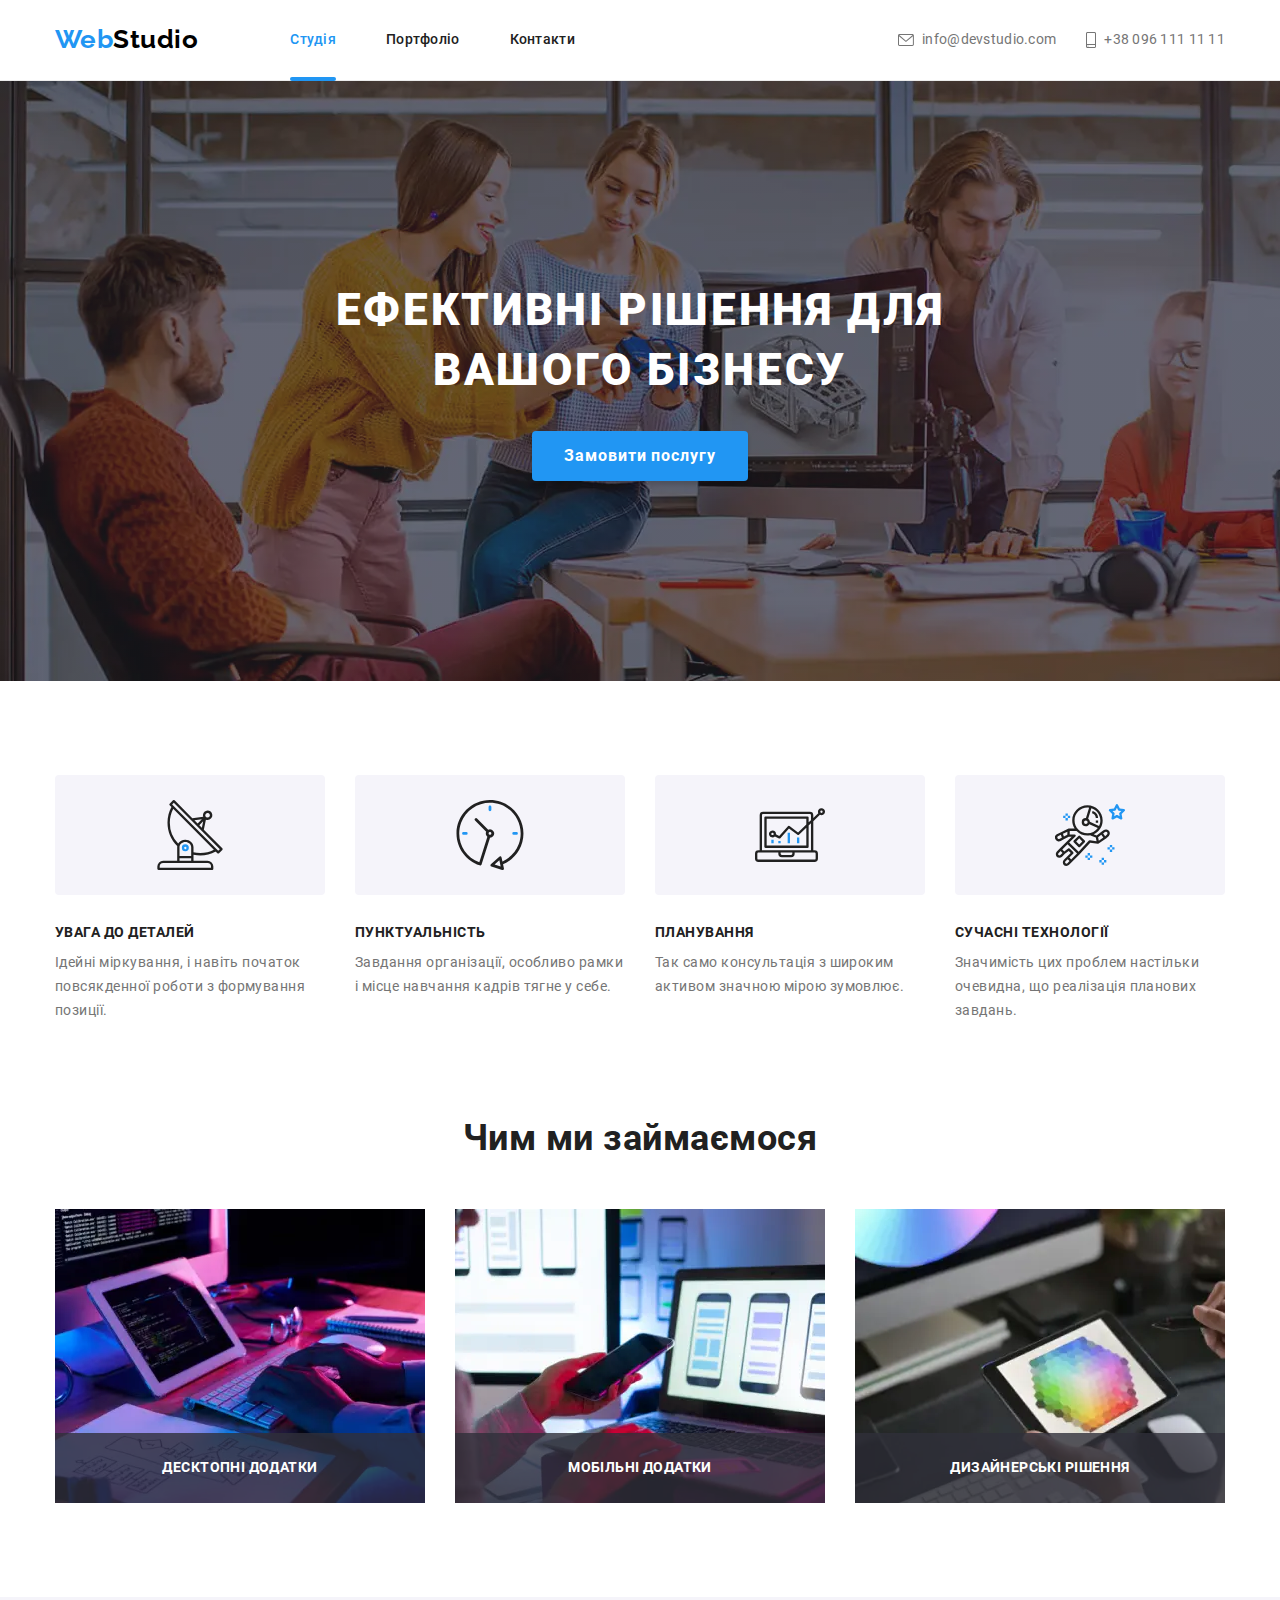
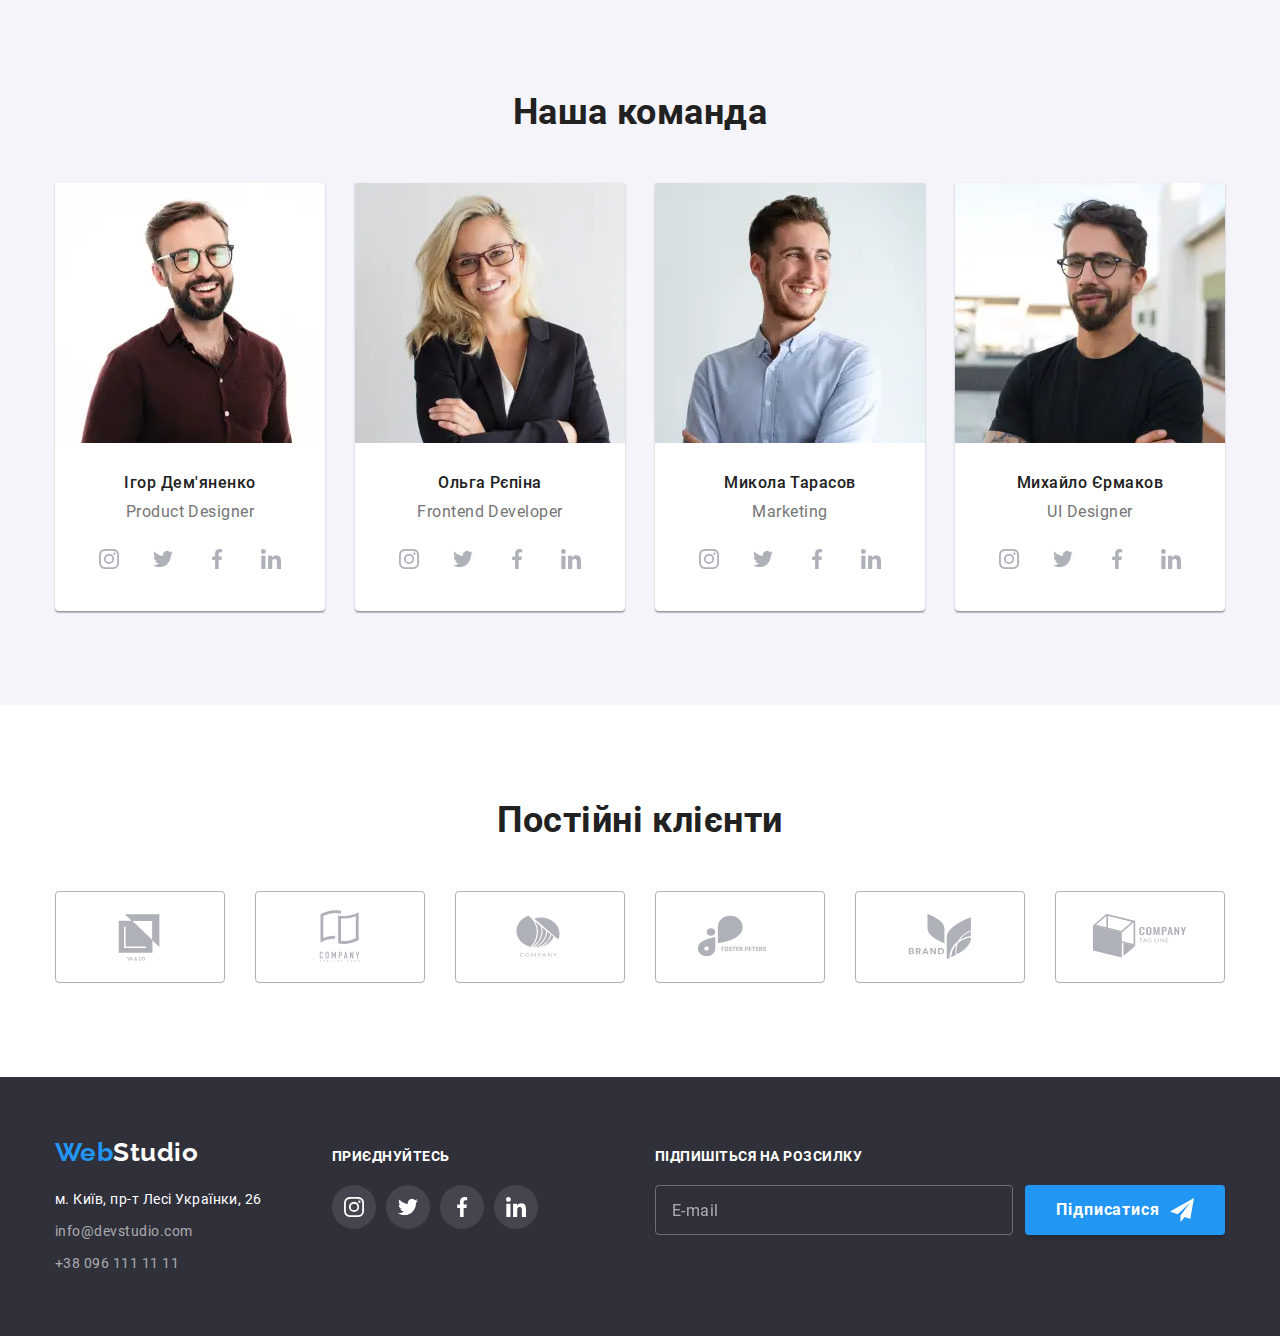
==== commit 4bbde81c: "Update markup for responsive images" ====
--- a/index.html
+++ b/index.html
@@ -5,14 +5,14 @@
     <meta http-equiv="X-UA-Compatible" content="IE=edge" />
     <meta name="viewport" content="width=device-width, initial-scale=1.0" />
     <title>Студія</title>
-    <link
+    <!-- <link
       href="https://fonts.googleapis.com/css2?family=Raleway:wght@700&family=Roboto:wght@400;500;700;900&display=swap"
       rel="stylesheet"
-    />
-    <link
+    /> -->
+    <!-- <link
       rel="stylesheet"
       href="https://cdnjs.cloudflare.com/ajax/libs/modern-normalize/1.1.0/modern-normalize.css"
-    />
+    /> -->
     <link rel="stylesheet" href="./css/main.min.css" />
   </head>
   <body>
@@ -170,52 +170,88 @@
         <div class="container">
           <h2 class="directions__heading">Чим ми займаємося</h2>
           <ul class="directions__list">
+
             <li class="directions__item">
               <div class="directions__thumb">
-                <img
-                  srcset="
-                  ./images/img1.jpg 1x,
-                  ./images/img1@2x.jpg 2x
-                  "
-                  src="./images/img1.jpg"
+                <picture>
+                  <source
+                  srcset="./images/desktop/direction-img/img1.webp 1x,
+                    ./images/desktop/direction-img/img1@2x.webp 2x,
+                    ./images/desktop/direction-img/img1@3x.webp 3x
+                    "
+                  type="image/webp"
+                  >
+                  <source
+                  srcset="./images/desktop/direction-img/img1.jpg 1x,
+                    ./images/desktop/direction-img/img1@2x.jpg 2x,
+                    ./images/desktop/direction-img/img1@3x.jpg 3x
+                    "
+                  >
+
+                  <img
+                  loading="lazy"
+                  src="./images/desktop/direction-img/img1.jpg"
                   alt="Веб-розробка"
-                  width="370"
-                  height="294"
                 />
+                </picture>
                 <div class="directions__overlay">
                   <h3 class="directions__title">Десктопні додатки</h3>
                 </div>
               </div>
+
             </li>
             <li class="directions__item">
               <div class="directions__thumb">
-                <img
-                srcset="
-                  ./images/img2.jpg 1x,
-                  ./images/img2@2x.jpg 2x
-                  "
-                  src="./images/img2.jpg"
+                <picture>
+                  <source
+                  srcset="./images/desktop/direction-img/img2.webp 1x,
+                    ./images/desktop/direction-img/img2@2x.webp 2x,
+                    ./images/desktop/direction-img/img2@3x.webp 3x
+                    "
+                  type="image/webp"
+                  >
+                  <source
+                  srcset="./images/desktop/direction-img/img2.jpg 1x,
+                    ./images/desktop/direction-img/img2@2x.jpg 2x,
+                    ./images/desktop/direction-img/img2@3x.jpg 3x
+                    "
+                  >
+
+                  <img
+                  loading="lazy"
+                  src="./images/desktop/direction-img/img2.jpg"
                   alt="Мобільна розробка"
-                  width="370"
-                  height="294"
                 />
+                </picture>
                 <div class="directions__overlay">
                   <h3 class="directions__title">Мобільні додатки</h3>
                 </div>
               </div>
+
             </li>
             <li class="directions__item">
               <div class="directions__thumb">
-                <img
-                srcset="
-                  ./images/img3.jpg 1x,
-                  ./images/img3@2x.jpg 2x
-                  "
-                  src="./images/img3.jpg"
+                <picture>
+                  <source
+                  srcset="./images/desktop/direction-img/img3.webp 1x,
+                    ./images/desktop/direction-img/img3@2x.webp 2x,
+                    ./images/desktop/direction-img/img3@3x.webp 3x
+                    "
+                  type="image/webp"
+                  >
+                  <source
+                  srcset="./images/desktop/direction-img/img3.jpg 1x,
+                    ./images/desktop/direction-img/img3@2x.jpg 2x,
+                    ./images/desktop/direction-img/img3@3x.jpg 3x
+                    "
+                  >
+
+                  <img
+                  loading="lazy"
+                  src="./images/desktop/direction-img/img3.jpg"
                   alt="Дизайн"
-                  width="370"
-                  height="294"
                 />
+                </picture>
                 <div class="directions__overlay">
                   <h3 class="directions__title">Дизайнерські рішення</h3>
                 </div>
@@ -231,17 +267,63 @@
         <div class="container">
           <h2 class="team__heading">Наша команда</h2>
           <ul class="team__list">
+
             <li class="team__item team-card">
-              <img
-                srcset="
-                ./images/team-card1.jpg 1x,
-                ./images/team-card1@2x.jpg 2x
-                "
-                src="./images/team-card1.jpg"
+              <picture>
+                <source
+                srcset="./images/mobile/team-card/team-card1.webp 1x,
+                  ./images/mobile/team-card/team-card1@2x.webp 2x,
+                  ./images/mobile/team-card/team-card1@3x.webp 3x
+               "
+                type="image/webp" 
+                media="(max-width: 767px)"
+                >
+                <source
+                srcset="./images/tablet/team-card/team-card1.webp 1x,
+                  ./images/tablet/team-card/team-card1@2x.webp 2x,
+                  ./images/tablet/team-card/team-card1@3x.webp 3x
+                "
+                type="image/webp"
+                media="(max-width: 1199px)"
+                >
+                <source
+                srcset="./images/desktop/team-card/team-card1.webp 1x,
+                  ./images/desktop/team-card/team-card1@2x.webp 2x, 
+                  ./images\desktop\team-card\team-card1@3x.webp 3x
+                  "
+                type="image/webp"
+                media="(min-width: 1200px)"
+                >
+
+                <source
+                srcset="./images/mobile/team-card/team-card1.jpg 1x,
+                  ./images/mobile/team-card/team-card1@2x.jpg 2x,
+                  ./images/mobile/team-card/team-card1@3x.jpg 3x
+               "
+                media="(max-width: 767px)"
+                >
+                <source
+                srcset="./images/tablet/team-card/team-card1.jpg 1x,
+                  ./images/tablet/team-card/team-card1@2x.jpg 2x,
+                  ./images/tablet/team-card/team-card1@3x.jpg 3x
+                "
+                media="(max-width: 1199px)"
+                >
+                <source
+                srcset="./images/desktop/team-card/team-card1.jpg 1x,
+                  ./images/desktop/team-card/team-card1@2x.jpg 2x,
+                  ./images/desktop/team-card/team-card1@3x.jpg 3x
+                "
+                media="(min-width: 1200px)"
+                >
+               
+                <img
+                loading="lazy"
+                src="./images/desktop/team-card/team-card1.jpg
                 alt="Учасник 1"
-                width="270"
-                height="260"
+                sizes="(min-width: 1200px) 25vw, (min-width: 768px) 50vw, 100vw"
               />
+              </picture>
               <div class="team-card__content">
                 <h3 class="team-card__title">Ігор Дем'яненко</h3>
                 <p class="team-card__descr" lang="en">Product Designer</p>
@@ -283,17 +365,63 @@
                 </ul>
               </div>
             </li>
+
             <li class="team__item team-card">
-              <img
-                srcset="
-                ./images/team-card2.jpg 1x,
-                ./images/team-card2@2x.jpg 2x
-                "
-                src="./images/team-card2.jpg"
+              <picture>
+                <source
+                srcset="./images/mobile/team-card/team-card2.webp 1x,
+                  ./images/mobile/team-card/team-card2@2x.webp 2x,
+                  ./images/mobile/team-card/team-card2@3x.webp 3x
+               "
+                type="image/webp"
+                media="(max-width: 767px)"
+                >
+                <source
+                srcset="./images/tablet/team-card/team-card2.webp 1x,
+                  ./images/tablet/team-card/team-card2@2x.webp 2x,
+                  ./images/tablet/team-card/team-card2@3x.webp 3x
+                "
+                type="image/webp"
+                media="(max-width: 1199px)"
+                >
+                <source
+                srcset="./images/desktop/team-card/team-card2.webp 1x,
+                  ./images/desktop/team-card/team-card2@2x.webp 2x,
+                  ./images/desktop/team-card/team-card2@3x.webp 3x
+                "
+                type="image/webp"
+                media="(min-width: 1200px)"
+                >
+
+                <source
+                srcset="./images/mobile/team-card/team-card2.jpg 1x,
+                  ./images/mobile/team-card/team-card2@2x.jpg 2x,
+                  ./images/mobile/team-card/team-card2@3x.jpg 3x
+               "
+                media="(max-width: 767px)"
+                >
+                <source
+                srcset="./images/tablet/team-card/team-card2.jpg 1x,
+                  ./images/tablet/team-card/team-card2@2x.jpg 2x,
+                  ./images/tablet/team-card/team-card2@3x.jpg 3x
+                "
+                media="(max-width: 1199px)"
+                >
+                <source
+                srcset="./images/desktop/team-card/team-card2.jpg 1x,
+                  ./images/desktop/team-card/team-card2@2x.jpg 2x,
+                  ./images/desktop/team-card/team-card2@3x.jpg 3x
+                "
+                media="(min-width: 1200px)"
+                >
+               
+                <img
+                loading="lazy"
+                src="./images/desktop/team-card/team-card2.jpg
                 alt="Учасник 2"
-                width="270"
-                height="260"
+                sizes="(min-width: 1200px) 25vw, (min-width: 768px) 50vw, 100vw"
               />
+              </picture>
               <div class="team-card__content">
                 <h3 class="team-card__title">Ольга Рєпіна</h3>
                 <p class="team-card__descr" lang="en">Frontend Developer</p>
@@ -335,17 +463,63 @@
                 </ul>
               </div>
             </li>
+
             <li class="team__item team-card">
-              <img
-                srcset="
-                ./images/team-card3.jpg 1x,
-                ./images/team-card3@2x.jpg 2x
-                "
-                src="./images/team-card3.jpg"
+              <picture>
+                <source
+                srcset="./images/mobile/team-card/team-card3.webp 1x,
+                  ./images/mobile/team-card/team-card3@2x.webp 2x,
+                  ./images/mobile/team-card/team-card3@3x.webp 3x
+               "
+                type="image/webp"
+                media="(max-width: 767px)"
+                >
+                <source
+                srcset="./images/tablet/team-card/team-card3.webp 1x,
+                  ./images/tablet/team-card/team-card3@2x.webp 2x,
+                  ./images/tablet/team-card/team-card3@3x.webp 3x
+                "
+                type="image/webp"
+                media="(max-width: 1199px)"
+                >
+                <source
+                srcset="./images/desktop/team-card/team-card3.webp 1x,
+                  ./images/desktop/team-card/team-card3@2x.webp 2x,
+                  ./images/desktop/team-card/team-card3@3x.webp 3x
+                "
+                type="image/webp"
+                media="(min-width: 1200px)"
+                >
+
+                <source
+                srcset="./images/mobile/team-card/team-card3.jpg 1x,
+                  ./images/mobile/team-card/team-card3@2x.jpg 2x,
+                  ./images/mobile/team-card/team-card3@3x.jpg 3x
+               "
+                media="(max-width: 767px)"
+                >
+                <source
+                srcset="./images/tablet/team-card/team-card3.jpg 1x,
+                  ./images/tablet/team-card/team-card3@2x.jpg 2x,
+                  ./images/tablet/team-card/team-card3@3x.jpg 3x
+                "
+                media="(max-width: 1199px)"
+                >
+                <source
+                srcset="./images/desktop/team-card/team-card3.jpg 1x,
+                  ./images/desktop/team-card/team-card3@2x.jpg 2x,
+                  ./images/desktop/team-card/team-card3@3x.jpg 3x
+                "
+                media="(min-width: 1200px)"
+                >
+               
+                <img
+                loading="lazy"
+                src="./images/desktop/team-card/team-card3.jpg
                 alt="Учасник 3"
-                width="270"
-                height="260"
+                sizes="(min-width: 1200px) 25vw, (min-width: 768px) 50vw, 100vw"
               />
+              </picture>
               <div class="team-card__content">
                 <h3 class="team-card__title">Микола Тарасов</h3>
                 <p class="team-card__descr" lang="en">Marketing</p>
@@ -387,17 +561,63 @@
                 </ul>
               </div>
             </li>
+
             <li class="team__item team-card">
-              <img
-                srcset="
-                ./images/team-card4.jpg 1x,
-                ./images/team-card4@2x.jpg 2x
-                "
-                src="./images/team-card4.jpg"
+              <picture>
+                <source
+                srcset="./images/mobile/team-card/team-card4.webp 1x,
+                  ./images/mobile/team-card/team-card4@2x.webp 2x,
+                  ./images/mobile/team-card/team-card4@3x.webp 3x
+               "
+                type="image/webp"
+                media="(max-width: 767px)"
+                >
+                <source
+                srcset="./images/tablet/team-card/team-card4.webp 1x,
+                  ./images/tablet/team-card/team-card4@2x.webp 2x,
+                  ./images/tablet/team-card/team-card4@3x.webp 3x
+                "
+                type="image/webp"
+                media="(max-width: 1199px)"
+                >
+                <source
+                srcset="./images/desktop/team-card/team-card4.webp 1x,
+                  ./images/desktop/team-card/team-card4@2x.webp 2x,
+                  ./images/desktop/team-card/team-card4@3x.webp 3x
+                "
+                type="image/webp"
+                media="(min-width: 1200px)"
+                >
+
+                <source
+                srcset="./images/mobile/team-card/team-card4.jpg 1x,
+                  ./images/mobile/team-card/team-card4@2x.jpg 2x,
+                  ./images/mobile/team-card/team-card4@3x.jpg 3x
+               "
+                media="(max-width: 767px)"
+                >
+                <source
+                srcset="./images/tablet/team-card/team-card4.jpg 1x,
+                  ./images/tablet/team-card/team-card4@2x.jpg 2x,
+                  ./images/tablet/team-card/team-card4@3x.jpg 3x
+                "
+                media="(max-width: 1199px)"
+                >
+                <source
+                srcset="./images/desktop/team-card/team-card4.jpg 1x,
+                  ./images/desktop/team-card/team-card4@2x.jpg 2x,
+                  ./images/desktop/team-card/team-card4@3x.jpg 3x
+                "
+                media="(min-width: 1200px)"
+                >
+               
+                <img
+                loading="lazy"
+                src="./images/desktop/team-card/team-card4.jpg
                 alt="Учасник 4"
-                width="270"
-                height="260"
+                sizes="(min-width: 1200px) 25vw, (min-width: 768px) 50vw, 100vw"
               />
+              </picture>
               <div class="team-card__content">
                 <h3 class="team-card__title">Михайло Єрмаков</h3>
                 <p class="team-card__descr" lang="en">UI Designer</p>
--- a/css/main.min.css
+++ b/css/main.min.css
@@ -1 +1 @@
-@font-face{font-family:"Raleway";font-style:normal;font-weight:400;src:url("../fonts/raleway-v28-latin_cyrillic-regular.eot");src:local(""),url("../fonts/raleway-v28-latin_cyrillic-regular.eot?#iefix") format("embedded-opentype"),url("../fonts/raleway-v28-latin_cyrillic-regular.woff2") format("woff2"),url("../fonts/raleway-v28-latin_cyrillic-regular.woff") format("woff"),url("../fonts/raleway-v28-latin_cyrillic-regular.ttf") format("truetype"),url("../fonts/raleway-v28-latin_cyrillic-regular.svg#Raleway") format("svg")}@font-face{font-family:"Raleway";font-style:normal;font-weight:700;src:url("../fonts/raleway-v28-latin_cyrillic-700.eot");src:local(""),url("../fonts/raleway-v28-latin_cyrillic-700.eot?#iefix") format("embedded-opentype"),url("../fonts/raleway-v28-latin_cyrillic-700.woff2") format("woff2"),url("../fonts/raleway-v28-latin_cyrillic-700.woff") format("woff"),url("../fonts/raleway-v28-latin_cyrillic-700.ttf") format("truetype"),url("../fonts/raleway-v28-latin_cyrillic-700.svg#Raleway") format("svg")}@font-face{font-family:"Roboto";font-style:normal;font-weight:400;src:url("../fonts/roboto-v30-latin_cyrillic-regular.eot");src:local(""),url("../fonts/roboto-v30-latin_cyrillic-regular.eot?#iefix") format("embedded-opentype"),url("../fonts/roboto-v30-latin_cyrillic-regular.woff2") format("woff2"),url("../fonts/roboto-v30-latin_cyrillic-regular.woff") format("woff"),url("../fonts/roboto-v30-latin_cyrillic-regular.ttf") format("truetype"),url("../fonts/roboto-v30-latin_cyrillic-regular.svg#Roboto") format("svg")}@font-face{font-family:"Roboto";font-style:normal;font-weight:500;src:url("../fonts/roboto-v30-latin_cyrillic-500.eot");src:local(""),url("../fonts/roboto-v30-latin_cyrillic-500.eot?#iefix") format("embedded-opentype"),url("../fonts/roboto-v30-latin_cyrillic-500.woff2") format("woff2"),url("../fonts/roboto-v30-latin_cyrillic-500.woff") format("woff"),url("../fonts/roboto-v30-latin_cyrillic-500.ttf") format("truetype"),url("../fonts/roboto-v30-latin_cyrillic-500.svg#Roboto") format("svg")}@font-face{font-family:"Roboto";font-style:normal;font-weight:700;src:url("../fonts/roboto-v30-latin_cyrillic-700.eot");src:local(""),url("../fonts/roboto-v30-latin_cyrillic-700.eot?#iefix") format("embedded-opentype"),url("../fonts/roboto-v30-latin_cyrillic-700.woff2") format("woff2"),url("../fonts/roboto-v30-latin_cyrillic-700.woff") format("woff"),url("../fonts/roboto-v30-latin_cyrillic-700.ttf") format("truetype"),url("../fonts/roboto-v30-latin_cyrillic-700.svg#Roboto") format("svg")}@font-face{font-family:"Roboto";font-style:normal;font-weight:900;src:url("../fonts/roboto-v30-latin_cyrillic-900.eot");src:local(""),url("../fonts/roboto-v30-latin_cyrillic-900.eot?#iefix") format("embedded-opentype"),url("../fonts/roboto-v30-latin_cyrillic-900.woff2") format("woff2"),url("../fonts/roboto-v30-latin_cyrillic-900.woff") format("woff"),url("../fonts/roboto-v30-latin_cyrillic-900.ttf") format("truetype"),url("../fonts/roboto-v30-latin_cyrillic-900.svg#Roboto") format("svg")}body{background-color:#fff;color:#757575;font-family:"Roboto",sans-serif;letter-spacing:.03em}h1,h2,h3,h4,h5,h6,p,ul{padding:0;margin:0}img{display:block;width:100%;height:auto}.visually-hidden{position:absolute;white-space:nowrap;width:1px;height:1px;overflow:hidden;border:0;padding:0;clip:rect(0 0 0 0);-webkit-clip-path:inset(50%);clip-path:inset(50%);margin:-1px}.projects__list,.filter,.address-nav,.clients__list,.soc-nav,.team__list,.directions,.features__list,.menu-soc,.contacts-nav,.site-nav{padding:0;margin:0;list-style:none}.product__link,.address-nav__link,.clients__link,.soc-nav__link,.menu-soc__link,.contacts-nav__link,.site-nav__link,.logo{text-decoration:none}.product__link:hover,.address-nav__link:hover,.clients__link:hover,.soc-nav__link:hover,.menu-soc__link:hover,.contacts-nav__link:hover,.site-nav__link:hover,.logo:hover,.product__link:focus,.address-nav__link:focus,.clients__link:focus,.soc-nav__link:focus,.menu-soc__link:focus,.contacts-nav__link:focus,.site-nav__link:focus,.logo:focus{color:#2196f3}.page-header{position:relative;background-color:#fff;border-bottom:1px solid #ececec}.page-header__inner{display:-webkit-box;display:-ms-flexbox;display:flex;-webkit-box-align:center;-ms-flex-align:center;align-items:center}@media screen and (max-width: 767px){.page-header__inner{-webkit-box-pack:justify;-ms-flex-pack:justify;justify-content:space-between}}.container{margin:0 auto;padding-left:15px;padding-right:15px}@media screen and (min-width: 480px){.container{width:480px}}@media screen and (min-width: 768px){.container{width:768px}}@media screen and (min-width: 1200px){.container{width:1200px}}.logo{font-family:"Raleway",sans-serif;font-weight:700;font-size:24px;line-height:1.17;color:#000;-webkit-transition:color 250ms cubic-bezier(0.4, 0, 0.2, 1);transition:color 250ms cubic-bezier(0.4, 0, 0.2, 1)}@media screen and (min-width: 1200px){.logo{font-size:26px;line-height:1.2}}.logo__accent{color:#2196f3}.menu-button{z-index:2;margin:0;padding:0;border:0;background-color:rgba(0,0,0,0)}@media screen and (min-width: 768px){.menu-button{display:none}}.menu-button .menu-button__icon--close{display:none}.menu-button.is-open .menu-button__icon--close{display:block}.menu-button.is-open .menu-button__icon--open{display:none}.menu-container{z-index:1}@media screen and (max-width: 767px){.menu-container{display:none;-webkit-box-orient:vertical;-webkit-box-direction:normal;-ms-flex-direction:column;flex-direction:column;-webkit-box-pack:justify;-ms-flex-pack:justify;justify-content:space-between;position:fixed;top:0;left:0;bottom:0;padding:48px 40px;width:100%;background-color:#fff;-webkit-box-shadow:0px 4px 8px rgba(0,0,0,.04),0px 2px 4px rgba(0,0,0,.08),0px 1px 3px rgba(0,0,0,.16);box-shadow:0px 4px 8px rgba(0,0,0,.04),0px 2px 4px rgba(0,0,0,.08),0px 1px 3px rgba(0,0,0,.16)}.menu-container.is-open{display:-webkit-box;display:-ms-flexbox;display:flex}}@media screen and (min-width: 768px){.menu-container{display:-webkit-box;display:-ms-flexbox;display:flex;-webkit-box-pack:justify;-ms-flex-pack:justify;justify-content:space-between;-webkit-box-align:center;-ms-flex-align:center;align-items:center;-webkit-box-flex:1;-ms-flex-positive:1;flex-grow:1;margin-left:88px}}@media screen and (min-width: 1200px){.menu-container{margin-left:92px}}@media screen and (max-width: 767px){.site-nav{display:-webkit-box;display:-ms-flexbox;display:flex;-webkit-box-orient:vertical;-webkit-box-direction:normal;-ms-flex-direction:column;flex-direction:column;gap:30px}}@media screen and (min-width: 768px){.site-nav{display:-webkit-box;display:-ms-flexbox;display:flex;gap:50px}}.site-nav__link{display:block;font-weight:500;font-size:40px;line-height:1.175;letter-spacing:.02em;color:#212121;-webkit-transition:color 250ms cubic-bezier(0.4, 0, 0.2, 1);transition:color 250ms cubic-bezier(0.4, 0, 0.2, 1)}@media screen and (min-width: 768px){.site-nav__link{padding-top:32px;padding-bottom:32px;font-size:14px;line-height:1.14}.site-nav__link--current{position:relative;color:#2196f3}.site-nav__link--current::after{position:absolute;left:0;bottom:-1px;display:inline-block;content:"";width:100%;height:4px;background-color:#2196f3;border-radius:2px}}@media screen and (max-width: 767px){.contacts-nav{display:-webkit-box;display:-ms-flexbox;display:flex;-webkit-box-orient:vertical;-webkit-box-direction:reverse;-ms-flex-direction:column-reverse;flex-direction:column-reverse;gap:32px}}@media screen and (min-width: 1200px){.contacts-nav{display:-webkit-box;display:-ms-flexbox;display:flex;-webkit-box-align:center;-ms-flex-align:center;align-items:center;gap:30px}}.contacts-nav__icon{fill:currentColor}@media screen and (max-width: 767px){.contacts-nav__icon{display:none}}.contacts-nav__link{-webkit-transition:color 250ms cubic-bezier(0.4, 0, 0.2, 1);transition:color 250ms cubic-bezier(0.4, 0, 0.2, 1);color:#757575;letter-spacing:.02em}@media screen and (max-width: 767px){.contacts-nav__link{display:-webkit-box;display:-ms-flexbox;display:flex;gap:10px;-webkit-box-align:center;-ms-flex-align:center;align-items:center;font-weight:500}.contacts-nav__link--tel{font-size:34px;line-height:1.18;color:#2196f3}.contacts-nav__link--mail{font-size:24px;line-height:1.17}}@media screen and (min-width: 768px){.contacts-nav__link{display:-webkit-box;display:-ms-flexbox;display:flex;-webkit-box-align:center;-ms-flex-align:center;align-items:center;gap:8px;font-size:12px;line-height:1.17}}@media screen and (min-width: 1200px){.contacts-nav__link{font-size:14px;line-height:1.14}}.menu-soc{display:-webkit-box;display:-ms-flexbox;display:flex;-webkit-box-pack:start;-ms-flex-pack:start;justify-content:start;gap:20px;-ms-flex-wrap:wrap;flex-wrap:wrap}@media screen and (min-width: 768px){.menu-soc{display:none}}.menu-soc__item{position:relative;display:inline-block}.menu-soc__item:not(:first-child)::before{position:absolute;top:0;left:-10px;content:"";display:inline-block;width:1px;height:100%;background-color:rgba(33,33,33,.2)}.menu-soc__link{font-style:normal;font-weight:500;font-size:18px;line-height:1.22;letter-spacing:.02em;color:#2196f3}.hero{padding-top:118px;padding-bottom:118px;max-width:768px;height:400px;text-align:center;background-color:#2f303a;background-image:-webkit-gradient(linear, left top, left bottom, from(rgba(47, 48, 58, 0.4)), to(rgba(47, 48, 58, 0.4))),url(/images/hero-mobile.jpg);background-image:linear-gradient(rgba(47, 48, 58, 0.4), rgba(47, 48, 58, 0.4)),url(/images/hero-mobile.jpg);background-repeat:no-repeat;background-position:center;background-size:cover}@media screen and (min-width: 768px){.hero{max-width:1600px}}@media screen and (min-width: 1200px){.hero{height:600px;padding-top:200px;padding-bottom:200px}}@media screen and (min-width: 1600px){.hero{max-width:100%}}@media screen and (min-device-pixel-ratio: 2),screen and (-webkit-min-device-pixel-ratio: 2),screen and (min-resolution: 192dpi),screen and (min-resolution: 2dppx){.hero{background-image:-webkit-gradient(linear, left top, left bottom, from(rgba(47, 48, 58, 0.4)), to(rgba(47, 48, 58, 0.4))),url(/images/hero-mobile@2x.jpg);background-image:linear-gradient(rgba(47, 48, 58, 0.4), rgba(47, 48, 58, 0.4)),url(/images/hero-mobile@2x.jpg)}}@media screen and (min-width: 768px){.hero{background-image:-webkit-gradient(linear, left top, left bottom, from(rgba(47, 48, 58, 0.4)), to(rgba(47, 48, 58, 0.4))),url(/images/hero-tablet.jpg);background-image:linear-gradient(rgba(47, 48, 58, 0.4), rgba(47, 48, 58, 0.4)),url(/images/hero-tablet.jpg)}}@media screen and (min-width: 768px)and (min-device-pixel-ratio: 2),screen and (min-width: 768px)and (-webkit-min-device-pixel-ratio: 2),screen and (min-width: 768px)and (min-resolution: 192dpi),screen and (min-width: 768px)and (min-resolution: 2dppx){.hero{background-image:-webkit-gradient(linear, left top, left bottom, from(rgba(47, 48, 58, 0.4)), to(rgba(47, 48, 58, 0.4))),url(/images/hero-tablet@2x.jpg);background-image:linear-gradient(rgba(47, 48, 58, 0.4), rgba(47, 48, 58, 0.4)),url(/images/hero-tablet@2x.jpg)}}@media screen and (min-width: 1200px){.hero{background-image:-webkit-gradient(linear, left top, left bottom, from(rgba(47, 48, 58, 0.4)), to(rgba(47, 48, 58, 0.4))),url(/images/hero-desktop.jpg);background-image:linear-gradient(rgba(47, 48, 58, 0.4), rgba(47, 48, 58, 0.4)),url(/images/hero-desktop.jpg)}}@media screen and (min-width: 1200px)and (min-device-pixel-ratio: 2),screen and (min-width: 1200px)and (-webkit-min-device-pixel-ratio: 2),screen and (min-width: 1200px)and (min-resolution: 192dpi),screen and (min-width: 1200px)and (min-resolution: 2dppx){.hero{background-image:-webkit-gradient(linear, left top, left bottom, from(rgba(47, 48, 58, 0.4)), to(rgba(47, 48, 58, 0.4))),url(/images/hero-desktop@2x.jpg);background-image:linear-gradient(rgba(47, 48, 58, 0.4), rgba(47, 48, 58, 0.4)),url(/images/hero-desktop@2x.jpg)}}.hero__heading{width:360px;margin-left:auto;margin-right:auto;margin-bottom:30px;font-style:normal;font-weight:900;font-size:26px;line-height:1.62;letter-spacing:.06em;text-transform:uppercase;color:#fff}@media screen and (max-width: 479px){.hero__heading{width:100%}}@media screen and (min-width: 1200px){.hero__heading{width:696px;font-size:44px;line-height:1.36}}.hero__button{display:inline-block;-webkit-box-align:center;-ms-flex-align:center;align-items:center;border-radius:4px;width:200px;height:50px;font-family:inherit;font-weight:700;font-size:16px;line-height:1.88;letter-spacing:.06em;background-color:#2196f3;color:#fff;border-color:rgba(0,0,0,0);-webkit-box-shadow:0px 4px 4px rgba(0,0,0,.15);box-shadow:0px 4px 4px rgba(0,0,0,.15);cursor:pointer}@media screen and (min-width: 1200px){.hero__button{width:216px}}.backdrop{z-index:3;position:fixed;top:0;left:0;visibility:visible;opacity:1;overflow-y:scroll;width:100%;height:100%;-webkit-transition:opacity 250ms cubic-bezier(0.4, 0, 0.2, 1),visibility 250ms cubic-bezier(0.4, 0, 0.2, 1);transition:opacity 250ms cubic-bezier(0.4, 0, 0.2, 1),visibility 250ms cubic-bezier(0.4, 0, 0.2, 1);background-color:rgba(0,0,0,.2)}@media screen and (max-width: 767px){.backdrop{padding:93px 15px 94px 15px}}.backdrop.is-hidden{visibility:hidden;opacity:0;pointer-events:none}.backdrop.is-hidden .modal{-webkit-transform:translate(-50%, -50%) scale(0.9);transform:translate(-50%, -50%) scale(0.9)}.modal{position:relative;padding:40px;width:auto;height:auto;border-radius:4px;background-color:#fff;-webkit-box-shadow:0px 1px 3px rgba(0,0,0,.12),0px 1px 1px rgba(0,0,0,.14),0px 2px 1px rgba(0,0,0,.2);box-shadow:0px 1px 3px rgba(0,0,0,.12),0px 1px 1px rgba(0,0,0,.14),0px 2px 1px rgba(0,0,0,.2)}@media screen and (min-width: 768px){.modal{position:absolute;top:50%;left:50%;-webkit-transform:translate(-50%, -50%) scale(1);transform:translate(-50%, -50%) scale(1);-webkit-transition:-webkit-transform 250ms cubic-bezier(0.4, 0, 0.2, 1);transition:-webkit-transform 250ms cubic-bezier(0.4, 0, 0.2, 1);transition:transform 250ms cubic-bezier(0.4, 0, 0.2, 1);transition:transform 250ms cubic-bezier(0.4, 0, 0.2, 1), -webkit-transform 250ms cubic-bezier(0.4, 0, 0.2, 1);width:450px;height:609px}}@media screen and (min-width: 1200px){.modal{width:528px;height:581px}}.modal__button--close{position:absolute;top:8px;right:8px;display:-webkit-box;display:-ms-flexbox;display:flex;-webkit-box-pack:center;-ms-flex-pack:center;justify-content:center;-webkit-box-align:center;-ms-flex-align:center;align-items:center;width:30px;height:30px;border-radius:50%;background-color:inherit;border:1px solid rgba(0,0,0,.1);-webkit-transition:fill 250ms cubic-bezier(0.4, 0, 0.2, 1);transition:fill 250ms cubic-bezier(0.4, 0, 0.2, 1);cursor:pointer}.modal__button--close:hover,.modal__button--close:focus{fill:#2196f3}.modal__text{margin-bottom:12px;font-style:normal;font-weight:700;font-size:20px;line-height:1.5;text-align:center;letter-spacing:.03em;color:#212121}@media screen and (min-width: 1200px){.modal__text{font-size:20px;line-height:1.15}}.modal__form{display:-webkit-box;display:-ms-flexbox;display:flex;-webkit-box-orient:vertical;-webkit-box-direction:normal;-ms-flex-direction:column;flex-direction:column;-webkit-box-pack:center;-ms-flex-pack:center;justify-content:center}.modal-form__field{position:relative;padding-top:18px;margin-bottom:10px}.modal-form__inner{position:relative}.modal-form__input{padding-left:42px;width:100%;height:40px;border:1px solid rgba(33,33,33,.2);border-radius:4px;outline:none}.modal-form__input:focus{border-color:#2196f3}.modal-form__label{position:absolute;top:0;left:0;font-size:12px;line-height:1.17;letter-spacing:.01em}.modal-form__icon{position:absolute;top:50%;left:12px;-webkit-transform:translateY(-50%);transform:translateY(-50%);width:18px;height:18px}.modal-form__input:focus+.modal-form__icon{fill:#2196f3}.modal-form__comment{padding:12px 16px;width:100%;height:120px;resize:none;border:1px solid rgba(33,33,33,.2);border-radius:4px;outline:none}.modal-form__comment:focus{border-color:#2196f3}.modal-form__comment::-webkit-input-placeholder{font-size:12px;line-height:1.17;letter-spacing:.01em;color:rgba(117,117,117,.5)}.modal-form__comment::-moz-placeholder{font-size:12px;line-height:1.17;letter-spacing:.01em;color:rgba(117,117,117,.5)}.modal-form__comment:-ms-input-placeholder{font-size:12px;line-height:1.17;letter-spacing:.01em;color:rgba(117,117,117,.5)}.modal-form__comment::-ms-input-placeholder{font-size:12px;line-height:1.17;letter-spacing:.01em;color:rgba(117,117,117,.5)}.modal-form__comment::placeholder{font-size:12px;line-height:1.17;letter-spacing:.01em;color:rgba(117,117,117,.5)}.modal-form__terms{position:relative;padding-left:24px;margin-bottom:30px}@media screen and (min-width: 1200px){.modal-form__terms{padding-left:32px}}.terms__label{font-size:12px;line-height:1.17;letter-spacing:.03em}@media screen and (min-width: 1200px){.terms__label{font-size:14px;line-height:1.71}}.terms__link{font-size:12px;line-height:1.17;letter-spacing:.03em;text-decoration:underline;color:#2196f3}@media screen and (min-width: 1200px){.terms__link{font-size:14px;line-height:1.71}}.terms__checkbox--hidden{position:absolute;white-space:nowrap;width:1px;height:1px;overflow:hidden;border:0;padding:0;clip:rect(0 0 0 0);-webkit-clip-path:inset(50%);clip-path:inset(50%);margin:-1px}.terms__checkbox--visible{position:absolute;left:0;top:50%;-webkit-transform:translateY(-50%);transform:translateY(-50%);display:-webkit-box;display:-ms-flexbox;display:flex;-webkit-box-pack:center;-ms-flex-pack:center;justify-content:center;-webkit-box-align:center;-ms-flex-align:center;align-items:center;width:16px;height:15px;border-radius:2px;border:2px solid #757575;-webkit-transition:border-color 250ms cubic-bezier(0.4, 0, 0.2, 1);transition:border-color 250ms cubic-bezier(0.4, 0, 0.2, 1);background-color:rgba(0,0,0,0);color:#fff;fill:rgba(0,0,0,0)}@media screen and (min-width: 1200px){.terms__checkbox--visible{left:12px}}.terms__checkbox--hidden:focus-visible+.terms__checkbox--visible{border-color:#2196f3}.terms__checkbox--hidden:checked+.terms__checkbox--visible{background-color:#2196f3;border-color:rgba(0,0,0,0);fill:#fff}.modal-form__button{margin-left:auto;margin-right:auto;width:200px;height:50px;border-radius:4px;font-style:normal;font-weight:700;font-size:16px;line-height:1.88;text-align:center;letter-spacing:.06em;color:#fff;background-color:#2196f3;border-color:rgba(0,0,0,0);-webkit-box-shadow:0px 4px 4px rgba(0,0,0,.15);box-shadow:0px 4px 4px rgba(0,0,0,.15);cursor:pointer;-webkit-transition:background-color 250ms cubic-bezier(0.4, 0, 0.2, 1);transition:background-color 250ms cubic-bezier(0.4, 0, 0.2, 1)}.modal-form__button:hover,.modal-form__button:focus{background-color:#188ce8}.features{padding-top:60px}@media screen and (min-width: 1200px){.features{padding-top:94px}}@media screen and (min-width: 768px){.features__list{display:-webkit-box;display:-ms-flexbox;display:flex;gap:30px;-ms-flex-wrap:wrap;flex-wrap:wrap}}@media screen and (max-width: 767px){.features__item:not(:last-child){margin-bottom:30px}}@media screen and (min-width: 768px){.features__item{width:354px}}@media screen and (min-width: 1200px){.features__item{width:270px}}.features__thumb{display:-webkit-box;display:-ms-flexbox;display:flex;-webkit-box-pack:center;-ms-flex-pack:center;justify-content:center;-webkit-box-align:center;-ms-flex-align:center;align-items:center;margin-bottom:30px;width:100%;height:120px;background-color:#f5f4fa;border-radius:4px}.features__title{margin-bottom:10px;font-style:normal;font-weight:700;font-size:14px;line-height:1.14;text-transform:uppercase;color:#212121}@media screen and (max-width: 767px){.features__title{text-align:center}}.features__descr{font-size:14px;line-height:1.71}.directions{display:none;padding-top:94px;padding-bottom:94px}@media screen and (min-width: 1200px){.directions{display:block}}.directions__heading{margin-bottom:50px;font-style:normal;font-weight:700;font-size:36px;line-height:1.17;text-align:center;color:#212121}.directions__list{display:-webkit-box;display:-ms-flexbox;display:flex;gap:30px}.directions__thumb{position:relative;width:370px;height:294px}.directions__overlay{position:absolute;bottom:0;display:-webkit-box;display:-ms-flexbox;display:flex;-webkit-box-pack:center;-ms-flex-pack:center;justify-content:center;-webkit-box-align:center;-ms-flex-align:center;align-items:center;width:100%;height:70px;background-color:rgba(47,48,58,.8)}.directions__title{font-style:normal;font-weight:700;font-size:14px;line-height:1.14;text-transform:uppercase;letter-spacing:.03em;color:#fff}.team{padding-top:60px;padding-bottom:60px;background-color:#f5f4fa}@media screen and (min-width: 1200px){.team{padding-top:94px;padding-bottom:94px}}.team__heading{margin-bottom:30px;font-style:normal;font-weight:700;font-size:28px;line-height:1.18;text-align:center;color:#212121}@media screen and (min-width: 1200px){.team__heading{margin-bottom:50px;font-size:36px;line-height:1.17}}@media screen and (min-width: 768px){.team__list{display:-webkit-box;display:-ms-flexbox;display:flex;-ms-flex-wrap:wrap;flex-wrap:wrap;gap:30px}}@media screen and (min-width: 1200px){.team__list{-ms-flex-wrap:nowrap;flex-wrap:nowrap}}@media screen and (max-width: 767px){.team__item:not(:last-child){margin-bottom:30px}}.team-card{background-color:#fff;-webkit-box-shadow:0px 1px 3px rgba(0,0,0,.12),0px 1px 1px rgba(0,0,0,.14),0px 2px 1px rgba(0,0,0,.2);box-shadow:0px 1px 3px rgba(0,0,0,.12),0px 1px 1px rgba(0,0,0,.14),0px 2px 1px rgba(0,0,0,.2);border-radius:0px 0px 4px 4px;outline:1px dashed teal;max-width:450px}@media screen and (min-width: 768px){.team-card{width:354px}}@media screen and (min-width: 1200px){.team-card{width:270px}}.team-card__content{padding-top:30px;padding-bottom:24px}@media screen and (min-width: 1200px){.team-card__content{padding-bottom:30px}}.team-card__title{margin-bottom:10px;font-style:normal;font-weight:500;color:#212121}.team-card__title,.team-card__descr{font-size:16px;line-height:1.19;text-align:center}.team-card__descr{margin-bottom:16px}.soc-nav{display:-webkit-box;display:-ms-flexbox;display:flex;-webkit-box-pack:center;-ms-flex-pack:center;justify-content:center;-webkit-box-align:center;-ms-flex-align:center;align-items:center;gap:10px}.soc-nav__link{display:-webkit-box;display:-ms-flexbox;display:flex;-webkit-box-pack:center;-ms-flex-pack:center;justify-content:center;-webkit-box-align:center;-ms-flex-align:center;align-items:center;-webkit-transition:background-color 250ms cubic-bezier(0.4, 0, 0.2, 1),fill 250ms cubic-bezier(0.4, 0, 0.2, 1);transition:background-color 250ms cubic-bezier(0.4, 0, 0.2, 1),fill 250ms cubic-bezier(0.4, 0, 0.2, 1);background-color:#fff;width:44px;height:44px;border-radius:50%;fill:#afb1b8}.soc-nav__link:hover,.soc-nav__link:focus{background-color:#2196f3;fill:#fff}.soc-nav__link--inverse{background-color:rgba(255,255,255,.1);fill:#fff}.clients{padding-top:60px;padding-bottom:60px}@media screen and (min-width: 1200px){.clients{padding-top:94px;padding-bottom:94px}}.clients__heading{margin-bottom:30px;color:#212121;font-style:normal;font-weight:700;font-size:28px;line-height:1.18;text-align:center}@media screen and (min-width: 1200px){.clients__heading{margin-bottom:50px;font-size:36px;line-height:1.17}}.clients__list{display:-webkit-box;display:-ms-flexbox;display:flex;-ms-flex-wrap:wrap;flex-wrap:wrap;margin:-15px}.clients__item{margin:15px}@media screen and (max-width: 767px){.clients__item{-ms-flex-preferred-size:calc((100% - 60px)/2);flex-basis:calc((100% - 60px)/2)}}@media screen and (min-width: 768px){.clients__item{-ms-flex-preferred-size:calc((100% - 90px)/3);flex-basis:calc((100% - 90px)/3)}}@media screen and (min-width: 1200px){.clients__item{-ms-flex-preferred-size:calc((100% - 180px)/6);flex-basis:calc((100% - 180px)/6)}}.clients__link{display:-webkit-box;display:-ms-flexbox;display:flex;-webkit-box-pack:center;-ms-flex-pack:center;justify-content:center;-webkit-box-align:center;-ms-flex-align:center;align-items:center;width:100%;height:92px;border:1px solid #afb1b8;border-radius:4px;-webkit-transition:border-color 250ms cubic-bezier(0.4, 0, 0.2, 1);transition:border-color 250ms cubic-bezier(0.4, 0, 0.2, 1)}.clients__link:hover,.clients__link:focus{border-color:#2196f3}.clients__icon{-webkit-transition:fill 250ms cubic-bezier(0.4, 0, 0.2, 1);transition:fill 250ms cubic-bezier(0.4, 0, 0.2, 1);fill:#afb1b8}.clients__link:hover .clients__icon,.clients__link:focus .clients__icon{fill:#2196f3}.page-footer{padding-top:60px;padding-bottom:60px;background-color:#2f303a}.page-footer__container{position:relative;text-align:center}@media screen and (min-width: 1200px){.page-footer__container{display:-webkit-box;display:-ms-flexbox;display:flex;-webkit-box-align:baseline;-ms-flex-align:baseline;align-items:baseline;-webkit-box-pack:justify;-ms-flex-pack:justify;justify-content:space-between;text-align:start}}@media screen and (min-width: 768px)and (max-width: 1199px){.page-footer__content{display:-webkit-box;display:-ms-flexbox;display:flex;-ms-flex-pack:distribute;justify-content:space-around;-webkit-box-align:baseline;-ms-flex-align:baseline;align-items:baseline;margin-bottom:60px}}@media screen and (min-width: 1200px){.page-footer__content{display:-webkit-box;display:-ms-flexbox;display:flex;-webkit-box-align:baseline;-ms-flex-align:baseline;align-items:baseline;gap:70px}}.page-footer__logo{display:inline-block;margin-bottom:20px;color:#fff;font-style:normal}.address-nav{display:-webkit-box;display:-ms-flexbox;display:flex;-webkit-box-orient:vertical;-webkit-box-direction:normal;-ms-flex-direction:column;flex-direction:column;gap:8px}@media screen and (max-width: 767px){.address-nav{margin-bottom:60px}}.address-nav__link{display:inline-block;font-style:normal;font-size:14px;line-height:1.71;-webkit-transition:color 250ms cubic-bezier(0.4, 0, 0.2, 1);transition:color 250ms cubic-bezier(0.4, 0, 0.2, 1);color:rgba(255,255,255,.6)}.address-nav__link--address{color:#fff;text-decoration:none}.socials{display:inline-block;width:206px;height:80px}@media screen and (max-width: 767px){.socials{margin-bottom:60px}}.socials__text,.footer-form__text{margin-bottom:20px;font-weight:700;font-size:14px;line-height:1.14;text-transform:uppercase;color:#fff}.footer-form__wrapper{width:100%}@media screen and (min-width: 768px)and (max-with: 1199px){.footer-form__wrapper{position:relative;left:50%;-webkit-transform:translateX(-50%);transform:translateX(-50%)}}@media screen and (min-width: 1200px){.footer-form__wrapper{width:570px}}.footer-form__text{display:block;width:100%}.footer-form{text-align:center}@media screen and (min-width: 768px)and (max-width: 1199px){.footer-form{display:-webkit-box;display:-ms-flexbox;display:flex;-webkit-box-orient:vertical;-webkit-box-direction:normal;-ms-flex-direction:column;flex-direction:column;-webkit-box-align:center;-ms-flex-align:center;align-items:center;-webkit-box-pack:center;-ms-flex-pack:center;justify-content:center}}@media screen and (min-width: 1200px){.footer-form{display:-webkit-inline-box;display:-ms-inline-flexbox;display:inline-flex;-webkit-box-align:center;-ms-flex-align:center;align-items:center;gap:12px}}.footer-form__field{padding:15px 16px;width:100%;height:50px;border:1px solid rgba(255,255,255,.3);border-radius:4px;-webkit-transition:border-color 250ms cubic-bezier(0.4, 0, 0.2, 1);transition:border-color 250ms cubic-bezier(0.4, 0, 0.2, 1);-webkit-filter:drop-shadow(0px 4px 4px rgba(0, 0, 0, 0.15));filter:drop-shadow(0px 4px 4px rgba(0, 0, 0, 0.15));background-color:inherit;outline:none}.footer-form__field::-webkit-input-placeholder{font-size:16px;line-height:1.25;letter-spacing:.03em;color:rgba(255,255,255,.6)}.footer-form__field::-moz-placeholder{font-size:16px;line-height:1.25;letter-spacing:.03em;color:rgba(255,255,255,.6)}.footer-form__field:-ms-input-placeholder{font-size:16px;line-height:1.25;letter-spacing:.03em;color:rgba(255,255,255,.6)}.footer-form__field::-ms-input-placeholder{font-size:16px;line-height:1.25;letter-spacing:.03em;color:rgba(255,255,255,.6)}.footer-form__field::placeholder{font-size:16px;line-height:1.25;letter-spacing:.03em;color:rgba(255,255,255,.6)}.footer-form__field:focus{border-color:#2196f3;color:#fff}@media screen and (min-width: 768px){.footer-form__field{width:450px}}@media screen and (max-width: 1199px){.footer-form__field{margin-bottom:20px}}@media screen and (min-width: 1200px){.footer-form__field{width:358px}}.footer-form__button{display:-webkit-inline-box;display:-ms-inline-flexbox;display:inline-flex;-webkit-box-pack:center;-ms-flex-pack:center;justify-content:center;-webkit-box-align:center;-ms-flex-align:center;align-items:center;gap:10px;width:200px;height:50px;border-radius:4px;font-style:normal;font-weight:700;font-size:16px;line-height:1.88;letter-spacing:.06em;color:#fff;fill:currentColor;background-color:#2196f3;border-color:rgba(0,0,0,0);-webkit-box-shadow:0px 4px 4px rgba(0,0,0,.15);box-shadow:0px 4px 4px rgba(0,0,0,.15);cursor:pointer}.projects{padding-top:60px;padding-bottom:60px}@media screen and (min-width: 1200px){.projects{padding-top:94px;padding-bottom:94px}}.projects__filter{margin-bottom:40px}@media screen and (min-width: 768px){.projects__filter{margin-bottom:30px}}@media screen and (min-width: 1200px){.projects__filter{margin-bottom:50px}}.filter{display:-webkit-box;display:-ms-flexbox;display:flex;-webkit-box-align:start;-ms-flex-align:start;align-items:flex-start;gap:8px;-ms-flex-wrap:wrap;flex-wrap:wrap}@media screen and (max-width: 767px){.filter{max-width:326px}}@media screen and (min-width: 768px){.filter{-webkit-box-pack:center;-ms-flex-pack:center;justify-content:center}}.filter__button{display:inline-block;padding:6px 22px;border:none;border-radius:4px;background-color:#f5f4fa;cursor:pointer;font-family:inherit;font-weight:500;font-size:16px;line-height:1.62;text-align:center;letter-spacing:inherit;-webkit-transition:background-color 250ms cubic-bezier(0.4, 0, 0.2, 1),color 250ms cubic-bezier(0.4, 0, 0.2, 1),-webkit-box-shadow 250ms cubic-bezier(0.4, 0, 0.2, 1);transition:background-color 250ms cubic-bezier(0.4, 0, 0.2, 1),color 250ms cubic-bezier(0.4, 0, 0.2, 1),-webkit-box-shadow 250ms cubic-bezier(0.4, 0, 0.2, 1);transition:background-color 250ms cubic-bezier(0.4, 0, 0.2, 1),color 250ms cubic-bezier(0.4, 0, 0.2, 1),box-shadow 250ms cubic-bezier(0.4, 0, 0.2, 1);transition:background-color 250ms cubic-bezier(0.4, 0, 0.2, 1),color 250ms cubic-bezier(0.4, 0, 0.2, 1),box-shadow 250ms cubic-bezier(0.4, 0, 0.2, 1),-webkit-box-shadow 250ms cubic-bezier(0.4, 0, 0.2, 1)}.filter__button:hover,.filter__button:focus{background-color:#2196f3;color:#fff;-webkit-box-shadow:0px 3px 1px rgba(0,0,0,.1),0px 1px 2px rgba(0,0,0,.08),0px 2px 2px rgba(0,0,0,.12);box-shadow:0px 3px 1px rgba(0,0,0,.1),0px 1px 2px rgba(0,0,0,.08),0px 2px 2px rgba(0,0,0,.12)}@media screen and (min-width: 768px){.projects__list{display:-webkit-box;display:-ms-flexbox;display:flex;gap:30px;-ms-flex-wrap:wrap;flex-wrap:wrap}}@media screen and (max-width: 767px){.projects__item:not(:last-child){margin-bottom:30px}}@media screen and (max-width: 767px){.projects__item{max-width:450px}}@media screen and (min-width: 768px){.projects__item{max-width:354px}}@media screen and (min-width: 1200px){.projects__item{max-width:370px}}.product{border:1px solid #eee;-webkit-transition:-webkit-box-shadow 250ms cubic-bezier(0.4, 0, 0.2, 1);transition:-webkit-box-shadow 250ms cubic-bezier(0.4, 0, 0.2, 1);transition:box-shadow 250ms cubic-bezier(0.4, 0, 0.2, 1);transition:box-shadow 250ms cubic-bezier(0.4, 0, 0.2, 1), -webkit-box-shadow 250ms cubic-bezier(0.4, 0, 0.2, 1)}.product:hover{-webkit-box-shadow:0px 1px 1px rgba(0,0,0,.12),0px 4px 4px rgba(0,0,0,.06),1px 4px 6px rgba(0,0,0,.16);box-shadow:0px 1px 1px rgba(0,0,0,.12),0px 4px 4px rgba(0,0,0,.06),1px 4px 6px rgba(0,0,0,.16)}.projects__heading{color:#212121}.product__title{margin-bottom:4px;color:#212121;font-style:normal;font-weight:700;font-size:18px;line-height:2;letter-spacing:.06em}.product__descr{color:#757575;font-size:16px;line-height:1.88}.product__content{padding:20px 24px}.product__thumb{position:relative;overflow:hidden}.product__overlay{position:absolute;bottom:0;left:0;-webkit-transform:translateY(100%);transform:translateY(100%);-webkit-transition:-webkit-transform 250ms cubic-bezier(0.4, 0, 0.2, 1);transition:-webkit-transform 250ms cubic-bezier(0.4, 0, 0.2, 1);transition:transform 250ms cubic-bezier(0.4, 0, 0.2, 1);transition:transform 250ms cubic-bezier(0.4, 0, 0.2, 1), -webkit-transform 250ms cubic-bezier(0.4, 0, 0.2, 1);padding:63px 24px;width:100%;height:100%;font-size:18px;line-height:1.56;color:#fff;background-color:#2196f3}.product:hover .product__overlay{-webkit-transform:translateY(0);transform:translateY(0)}/*# sourceMappingURL=main.min.css.map */+/*! modern-normalize v1.1.0 | MIT License | https://github.com/sindresorhus/modern-normalize */*,::before,::after{-webkit-box-sizing:border-box;box-sizing:border-box}html{line-height:1.15;-webkit-text-size-adjust:100%;-moz-tab-size:4;-o-tab-size:4;tab-size:4}body{margin:0;font-family:system-ui,-apple-system,"Segoe UI",Roboto,Helvetica,Arial,sans-serif,"Apple Color Emoji","Segoe UI Emoji"}hr{height:0;color:inherit}abbr[title]{-webkit-text-decoration:underline dotted;text-decoration:underline dotted}b,strong{font-weight:bolder}code,kbd,samp,pre{font-family:ui-monospace,SFMono-Regular,Consolas,"Liberation Mono",Menlo,monospace;font-size:1em}small{font-size:80%}sub,sup{font-size:75%;line-height:0;position:relative;vertical-align:baseline}sub{bottom:-0.25em}sup{top:-0.5em}table{text-indent:0;border-color:inherit}button,input,optgroup,select,textarea{font-family:inherit;font-size:100%;line-height:1.15;margin:0}button,select{text-transform:none}button,[type=button],[type=reset],[type=submit]{-webkit-appearance:button}::-moz-focus-inner{border-style:none;padding:0}:-moz-focusring{outline:1px dotted ButtonText}:-moz-ui-invalid{box-shadow:none}legend{padding:0}progress{vertical-align:baseline}::-webkit-inner-spin-button,::-webkit-outer-spin-button{height:auto}[type=search]{-webkit-appearance:textfield;outline-offset:-2px}::-webkit-search-decoration{-webkit-appearance:none}::-webkit-file-upload-button{-webkit-appearance:button;font:inherit}summary{display:list-item}@font-face{font-family:"Raleway";font-style:normal;font-weight:400;src:url("../fonts/raleway-v28-latin_cyrillic-regular.eot");src:local(""),url("../fonts/raleway-v28-latin_cyrillic-regular.eot?#iefix") format("embedded-opentype"),url("../fonts/raleway-v28-latin_cyrillic-regular.woff2") format("woff2"),url("../fonts/raleway-v28-latin_cyrillic-regular.woff") format("woff"),url("../fonts/raleway-v28-latin_cyrillic-regular.ttf") format("truetype"),url("../fonts/raleway-v28-latin_cyrillic-regular.svg#Raleway") format("svg")}@font-face{font-family:"Raleway";font-style:normal;font-weight:700;src:url("../fonts/raleway-v28-latin_cyrillic-700.eot");src:local(""),url("../fonts/raleway-v28-latin_cyrillic-700.eot?#iefix") format("embedded-opentype"),url("../fonts/raleway-v28-latin_cyrillic-700.woff2") format("woff2"),url("../fonts/raleway-v28-latin_cyrillic-700.woff") format("woff"),url("../fonts/raleway-v28-latin_cyrillic-700.ttf") format("truetype"),url("../fonts/raleway-v28-latin_cyrillic-700.svg#Raleway") format("svg")}@font-face{font-family:"Roboto";font-style:normal;font-weight:400;src:url("../fonts/roboto-v30-latin_cyrillic-regular.eot");src:local(""),url("../fonts/roboto-v30-latin_cyrillic-regular.eot?#iefix") format("embedded-opentype"),url("../fonts/roboto-v30-latin_cyrillic-regular.woff2") format("woff2"),url("../fonts/roboto-v30-latin_cyrillic-regular.woff") format("woff"),url("../fonts/roboto-v30-latin_cyrillic-regular.ttf") format("truetype"),url("../fonts/roboto-v30-latin_cyrillic-regular.svg#Roboto") format("svg")}@font-face{font-family:"Roboto";font-style:normal;font-weight:500;src:url("../fonts/roboto-v30-latin_cyrillic-500.eot");src:local(""),url("../fonts/roboto-v30-latin_cyrillic-500.eot?#iefix") format("embedded-opentype"),url("../fonts/roboto-v30-latin_cyrillic-500.woff2") format("woff2"),url("../fonts/roboto-v30-latin_cyrillic-500.woff") format("woff"),url("../fonts/roboto-v30-latin_cyrillic-500.ttf") format("truetype"),url("../fonts/roboto-v30-latin_cyrillic-500.svg#Roboto") format("svg")}@font-face{font-family:"Roboto";font-style:normal;font-weight:700;src:url("../fonts/roboto-v30-latin_cyrillic-700.eot");src:local(""),url("../fonts/roboto-v30-latin_cyrillic-700.eot?#iefix") format("embedded-opentype"),url("../fonts/roboto-v30-latin_cyrillic-700.woff2") format("woff2"),url("../fonts/roboto-v30-latin_cyrillic-700.woff") format("woff"),url("../fonts/roboto-v30-latin_cyrillic-700.ttf") format("truetype"),url("../fonts/roboto-v30-latin_cyrillic-700.svg#Roboto") format("svg")}@font-face{font-family:"Roboto";font-style:normal;font-weight:900;src:url("../fonts/roboto-v30-latin_cyrillic-900.eot");src:local(""),url("../fonts/roboto-v30-latin_cyrillic-900.eot?#iefix") format("embedded-opentype"),url("../fonts/roboto-v30-latin_cyrillic-900.woff2") format("woff2"),url("../fonts/roboto-v30-latin_cyrillic-900.woff") format("woff"),url("../fonts/roboto-v30-latin_cyrillic-900.ttf") format("truetype"),url("../fonts/roboto-v30-latin_cyrillic-900.svg#Roboto") format("svg")}body{background-color:#fff;color:#757575;font-family:"Roboto",sans-serif;letter-spacing:.03em}h1,h2,h3,h4,h5,h6,p,ul{padding:0;margin:0}img{display:block;width:100%;height:auto}.visually-hidden{position:absolute;white-space:nowrap;width:1px;height:1px;overflow:hidden;border:0;padding:0;clip:rect(0 0 0 0);-webkit-clip-path:inset(50%);clip-path:inset(50%);margin:-1px}.projects__list,.filter,.address-nav,.clients__list,.soc-nav,.team__list,.directions__item,.features__list,.menu-soc,.contacts-nav,.site-nav{padding:0;margin:0;list-style:none}.product__link,.address-nav__link,.clients__link,.soc-nav__link,.menu-soc__link,.contacts-nav__link,.site-nav__link,.logo{text-decoration:none}.product__link:hover,.address-nav__link:hover,.clients__link:hover,.soc-nav__link:hover,.menu-soc__link:hover,.contacts-nav__link:hover,.site-nav__link:hover,.logo:hover,.product__link:focus,.address-nav__link:focus,.clients__link:focus,.soc-nav__link:focus,.menu-soc__link:focus,.contacts-nav__link:focus,.site-nav__link:focus,.logo:focus{color:#2196f3}.page-header{position:relative;background-color:#fff;border-bottom:1px solid #ececec}.page-header__inner{display:-webkit-box;display:-ms-flexbox;display:flex;-webkit-box-align:center;-ms-flex-align:center;align-items:center}@media screen and (max-width: 767px){.page-header__inner{-webkit-box-pack:justify;-ms-flex-pack:justify;justify-content:space-between}}.container{margin:0 auto;padding-left:15px;padding-right:15px}@media screen and (min-width: 480px){.container{width:480px}}@media screen and (min-width: 768px){.container{width:768px}}@media screen and (min-width: 1200px){.container{width:1200px}}.logo{font-family:"Raleway",sans-serif;font-weight:700;font-size:24px;line-height:1.17;color:#000;-webkit-transition:color 250ms cubic-bezier(0.4, 0, 0.2, 1);transition:color 250ms cubic-bezier(0.4, 0, 0.2, 1)}@media screen and (min-width: 1200px){.logo{font-size:26px;line-height:1.2}}.logo__accent{color:#2196f3}.menu-button{z-index:2;margin:0;padding:0;border:0;background-color:rgba(0,0,0,0)}@media screen and (min-width: 768px){.menu-button{display:none}}.menu-button .menu-button__icon--close{display:none}.menu-button.is-open .menu-button__icon--close{display:block}.menu-button.is-open .menu-button__icon--open{display:none}.menu-container{z-index:1}@media screen and (max-width: 767px){.menu-container{display:none;-webkit-box-orient:vertical;-webkit-box-direction:normal;-ms-flex-direction:column;flex-direction:column;-webkit-box-pack:justify;-ms-flex-pack:justify;justify-content:space-between;position:fixed;top:0;left:0;bottom:0;padding:48px 40px;width:100%;background-color:#fff;-webkit-box-shadow:0px 4px 8px rgba(0,0,0,.04),0px 2px 4px rgba(0,0,0,.08),0px 1px 3px rgba(0,0,0,.16);box-shadow:0px 4px 8px rgba(0,0,0,.04),0px 2px 4px rgba(0,0,0,.08),0px 1px 3px rgba(0,0,0,.16)}.menu-container.is-open{display:-webkit-box;display:-ms-flexbox;display:flex}}@media screen and (min-width: 768px){.menu-container{display:-webkit-box;display:-ms-flexbox;display:flex;-webkit-box-pack:justify;-ms-flex-pack:justify;justify-content:space-between;-webkit-box-align:center;-ms-flex-align:center;align-items:center;-webkit-box-flex:1;-ms-flex-positive:1;flex-grow:1;margin-left:88px}}@media screen and (min-width: 1200px){.menu-container{margin-left:92px}}@media screen and (max-width: 767px){.site-nav{display:-webkit-box;display:-ms-flexbox;display:flex;-webkit-box-orient:vertical;-webkit-box-direction:normal;-ms-flex-direction:column;flex-direction:column;gap:30px}}@media screen and (min-width: 768px){.site-nav{display:-webkit-box;display:-ms-flexbox;display:flex;gap:50px}}.site-nav__link{display:block;font-weight:500;font-size:40px;line-height:1.175;letter-spacing:.02em;color:#212121;-webkit-transition:color 250ms cubic-bezier(0.4, 0, 0.2, 1);transition:color 250ms cubic-bezier(0.4, 0, 0.2, 1)}@media screen and (min-width: 768px){.site-nav__link{padding-top:32px;padding-bottom:32px;font-size:14px;line-height:1.14}.site-nav__link--current{position:relative;color:#2196f3}.site-nav__link--current::after{position:absolute;left:0;bottom:-1px;display:inline-block;content:"";width:100%;height:4px;background-color:#2196f3;border-radius:2px}}@media screen and (max-width: 767px){.contacts-nav{display:-webkit-box;display:-ms-flexbox;display:flex;-webkit-box-orient:vertical;-webkit-box-direction:reverse;-ms-flex-direction:column-reverse;flex-direction:column-reverse;gap:32px}}@media screen and (min-width: 1200px){.contacts-nav{display:-webkit-box;display:-ms-flexbox;display:flex;-webkit-box-align:center;-ms-flex-align:center;align-items:center;gap:30px}}.contacts-nav__icon{fill:currentColor}@media screen and (max-width: 767px){.contacts-nav__icon{display:none}}.contacts-nav__link{-webkit-transition:color 250ms cubic-bezier(0.4, 0, 0.2, 1);transition:color 250ms cubic-bezier(0.4, 0, 0.2, 1);color:#757575;letter-spacing:.02em}@media screen and (max-width: 767px){.contacts-nav__link{display:-webkit-box;display:-ms-flexbox;display:flex;gap:10px;-webkit-box-align:center;-ms-flex-align:center;align-items:center;font-weight:500}.contacts-nav__link--tel{font-size:34px;line-height:1.18;color:#2196f3}.contacts-nav__link--mail{font-size:24px;line-height:1.17}}@media screen and (min-width: 768px){.contacts-nav__link{display:-webkit-box;display:-ms-flexbox;display:flex;-webkit-box-align:center;-ms-flex-align:center;align-items:center;gap:8px;font-size:12px;line-height:1.17}}@media screen and (min-width: 1200px){.contacts-nav__link{font-size:14px;line-height:1.14}}.menu-soc{display:-webkit-box;display:-ms-flexbox;display:flex;-webkit-box-pack:start;-ms-flex-pack:start;justify-content:start;gap:20px;-ms-flex-wrap:wrap;flex-wrap:wrap}@media screen and (min-width: 768px){.menu-soc{display:none}}.menu-soc__item{position:relative;display:inline-block}.menu-soc__item:not(:first-child)::before{position:absolute;top:0;left:-10px;content:"";display:inline-block;width:1px;height:100%;background-color:rgba(33,33,33,.2)}.menu-soc__link{font-style:normal;font-weight:500;font-size:18px;line-height:1.22;letter-spacing:.02em;color:#2196f3}.hero{padding-top:118px;padding-bottom:118px;max-width:768px;height:400px;text-align:center;background-color:#2f303a;background-image:-webkit-gradient(linear, left top, left bottom, from(rgba(47, 48, 58, 0.4)), to(rgba(47, 48, 58, 0.4))),url(../images/mobile/hero-overlay/hero.jpg);background-image:linear-gradient(rgba(47, 48, 58, 0.4), rgba(47, 48, 58, 0.4)),url(../images/mobile/hero-overlay/hero.jpg);background-repeat:no-repeat;background-size:cover;background-image:-webkit-gradient(linear, left top, left bottom, from(rgba(47, 48, 58, 0.4)), to(rgba(47, 48, 58, 0.4))),-webkit-image-set(url("../images/mobile/hero-overlay/hero.webp") 1x);background-image:linear-gradient(rgba(47, 48, 58, 0.4), rgba(47, 48, 58, 0.4)),-webkit-image-set(url("../images/mobile/hero-overlay/hero.webp") 1x);background-image:-webkit-gradient(linear, left top, left bottom, from(rgba(47, 48, 58, 0.4)), to(rgba(47, 48, 58, 0.4))),image-set(url("../images/mobile/hero-overlay/hero.webp") 1x);background-image:linear-gradient(rgba(47, 48, 58, 0.4), rgba(47, 48, 58, 0.4)),image-set(url("../images/mobile/hero-overlay/hero.webp") 1x)}@media screen and (min-width: 768px){.hero{max-width:1600px}}@media screen and (min-width: 1200px){.hero{height:600px;padding-top:200px;padding-bottom:200px}}@media screen and (min-width: 1600px){.hero{max-width:100%}}@media screen and (min-device-pixel-ratio: 2),screen and (-webkit-min-device-pixel-ratio: 2),screen and (min-resolution: 192dpi),screen and (min-resolution: 2dppx){.hero{background-image:-webkit-gradient(linear, left top, left bottom, from(rgba(47, 48, 58, 0.4)), to(rgba(47, 48, 58, 0.4))),url(../images/mobile/hero-overlay/hero@2x.jpg);background-image:linear-gradient(rgba(47, 48, 58, 0.4), rgba(47, 48, 58, 0.4)),url(../images/mobile/hero-overlay/hero@2x.jpg);background-image:-webkit-gradient(linear, left top, left bottom, from(rgba(47, 48, 58, 0.4)), to(rgba(47, 48, 58, 0.4))),-webkit-image-set(url("../images/mobile/hero-overlay/hero@2x.webp") 2x);background-image:linear-gradient(rgba(47, 48, 58, 0.4), rgba(47, 48, 58, 0.4)),-webkit-image-set(url("../images/mobile/hero-overlay/hero@2x.webp") 2x);background-image:-webkit-gradient(linear, left top, left bottom, from(rgba(47, 48, 58, 0.4)), to(rgba(47, 48, 58, 0.4))),image-set(url("../images/mobile/hero-overlay/hero@2x.webp") 2x);background-image:linear-gradient(rgba(47, 48, 58, 0.4), rgba(47, 48, 58, 0.4)),image-set(url("../images/mobile/hero-overlay/hero@2x.webp") 2x)}}@media screen and (min-device-pixel-ratio: 3),screen and (-webkit-min-device-pixel-ratio: 3),screen and (min-resolution: 288dpi),screen and (min-resolution: 3dppx){.hero{background-image:-webkit-gradient(linear, left top, left bottom, from(rgba(47, 48, 58, 0.4)), to(rgba(47, 48, 58, 0.4))),url(../images/mobile/hero-overlay/hero@3x.jpg);background-image:linear-gradient(rgba(47, 48, 58, 0.4), rgba(47, 48, 58, 0.4)),url(../images/mobile/hero-overlay/hero@3x.jpg);background-image:-webkit-gradient(linear, left top, left bottom, from(rgba(47, 48, 58, 0.4)), to(rgba(47, 48, 58, 0.4))),-webkit-image-set(url("../images/mobile/hero-overlay/hero@3x.webp") 3x);background-image:linear-gradient(rgba(47, 48, 58, 0.4), rgba(47, 48, 58, 0.4)),-webkit-image-set(url("../images/mobile/hero-overlay/hero@3x.webp") 3x);background-image:-webkit-gradient(linear, left top, left bottom, from(rgba(47, 48, 58, 0.4)), to(rgba(47, 48, 58, 0.4))),image-set(url("../images/mobile/hero-overlay/hero@3x.webp") 3x);background-image:linear-gradient(rgba(47, 48, 58, 0.4), rgba(47, 48, 58, 0.4)),image-set(url("../images/mobile/hero-overlay/hero@3x.webp") 3x)}}@media screen and (min-width: 768px){.hero{background-image:-webkit-gradient(linear, left top, left bottom, from(rgba(47, 48, 58, 0.4)), to(rgba(47, 48, 58, 0.4))),url(../images/tablet/hero-overlay/hero.jpg);background-image:linear-gradient(rgba(47, 48, 58, 0.4), rgba(47, 48, 58, 0.4)),url(../images/tablet/hero-overlay/hero.jpg);background-image:-webkit-gradient(linear, left top, left bottom, from(rgba(47, 48, 58, 0.4)), to(rgba(47, 48, 58, 0.4))),-webkit-image-set(url("../images/tablet/hero-overlay/hero.webp") 1x);background-image:linear-gradient(rgba(47, 48, 58, 0.4), rgba(47, 48, 58, 0.4)),-webkit-image-set(url("../images/tablet/hero-overlay/hero.webp") 1x);background-image:-webkit-gradient(linear, left top, left bottom, from(rgba(47, 48, 58, 0.4)), to(rgba(47, 48, 58, 0.4))),image-set(url("../images/tablet/hero-overlay/hero.webp") 1x);background-image:linear-gradient(rgba(47, 48, 58, 0.4), rgba(47, 48, 58, 0.4)),image-set(url("../images/tablet/hero-overlay/hero.webp") 1x)}}@media screen and (min-width: 768px)and (min-device-pixel-ratio: 2),screen and (min-width: 768px)and (-webkit-min-device-pixel-ratio: 2),screen and (min-width: 768px)and (min-resolution: 192dpi),screen and (min-width: 768px)and (min-resolution: 2dppx){.hero{background-image:-webkit-gradient(linear, left top, left bottom, from(rgba(47, 48, 58, 0.4)), to(rgba(47, 48, 58, 0.4))),url(../images/tablet/hero-overlay/hero@2x.jpg);background-image:linear-gradient(rgba(47, 48, 58, 0.4), rgba(47, 48, 58, 0.4)),url(../images/tablet/hero-overlay/hero@2x.jpg);background-image:-webkit-gradient(linear, left top, left bottom, from(rgba(47, 48, 58, 0.4)), to(rgba(47, 48, 58, 0.4))),-webkit-image-set(url("../images/tablet/hero-overlay/hero@2x.webp") 2x);background-image:linear-gradient(rgba(47, 48, 58, 0.4), rgba(47, 48, 58, 0.4)),-webkit-image-set(url("../images/tablet/hero-overlay/hero@2x.webp") 2x);background-image:-webkit-gradient(linear, left top, left bottom, from(rgba(47, 48, 58, 0.4)), to(rgba(47, 48, 58, 0.4))),image-set(url("../images/tablet/hero-overlay/hero@2x.webp") 2x);background-image:linear-gradient(rgba(47, 48, 58, 0.4), rgba(47, 48, 58, 0.4)),image-set(url("../images/tablet/hero-overlay/hero@2x.webp") 2x)}}@media screen and (min-width: 768px)and (min-device-pixel-ratio: 3),screen and (min-width: 768px)and (-webkit-min-device-pixel-ratio: 3),screen and (min-width: 768px)and (min-resolution: 288dpi),screen and (min-width: 768px)and (min-resolution: 3dppx){.hero{background-image:-webkit-gradient(linear, left top, left bottom, from(rgba(47, 48, 58, 0.4)), to(rgba(47, 48, 58, 0.4))),url(../images/tablet/hero-overlay/hero@3x.jpg);background-image:linear-gradient(rgba(47, 48, 58, 0.4), rgba(47, 48, 58, 0.4)),url(../images/tablet/hero-overlay/hero@3x.jpg);background-image:-webkit-gradient(linear, left top, left bottom, from(rgba(47, 48, 58, 0.4)), to(rgba(47, 48, 58, 0.4))),-webkit-image-set(url("../images/tablet/hero-overlay/hero@3x.webp") 3x);background-image:linear-gradient(rgba(47, 48, 58, 0.4), rgba(47, 48, 58, 0.4)),-webkit-image-set(url("../images/tablet/hero-overlay/hero@3x.webp") 3x);background-image:-webkit-gradient(linear, left top, left bottom, from(rgba(47, 48, 58, 0.4)), to(rgba(47, 48, 58, 0.4))),image-set(url("../images/tablet/hero-overlay/hero@3x.webp") 3x);background-image:linear-gradient(rgba(47, 48, 58, 0.4), rgba(47, 48, 58, 0.4)),image-set(url("../images/tablet/hero-overlay/hero@3x.webp") 3x)}}@media screen and (min-width: 1200px){.hero{background-image:-webkit-gradient(linear, left top, left bottom, from(rgba(47, 48, 58, 0.4)), to(rgba(47, 48, 58, 0.4))),url(../images/desktop/hero-overlay/hero.jpg);background-image:linear-gradient(rgba(47, 48, 58, 0.4), rgba(47, 48, 58, 0.4)),url(../images/desktop/hero-overlay/hero.jpg);background-image:-webkit-gradient(linear, left top, left bottom, from(rgba(47, 48, 58, 0.4)), to(rgba(47, 48, 58, 0.4))),-webkit-image-set(url("../images/desktop/hero-overlay/hero.webp") 1x);background-image:linear-gradient(rgba(47, 48, 58, 0.4), rgba(47, 48, 58, 0.4)),-webkit-image-set(url("../images/desktop/hero-overlay/hero.webp") 1x);background-image:-webkit-gradient(linear, left top, left bottom, from(rgba(47, 48, 58, 0.4)), to(rgba(47, 48, 58, 0.4))),image-set(url("../images/desktop/hero-overlay/hero.webp") 1x);background-image:linear-gradient(rgba(47, 48, 58, 0.4), rgba(47, 48, 58, 0.4)),image-set(url("../images/desktop/hero-overlay/hero.webp") 1x)}}@media screen and (min-width: 1200px)and (min-device-pixel-ratio: 2),screen and (min-width: 1200px)and (-webkit-min-device-pixel-ratio: 2),screen and (min-width: 1200px)and (min-resolution: 192dpi),screen and (min-width: 1200px)and (min-resolution: 2dppx){.hero{background-image:-webkit-gradient(linear, left top, left bottom, from(rgba(47, 48, 58, 0.4)), to(rgba(47, 48, 58, 0.4))),url(../images/desktop/hero-overlay/hero@2x.jpg);background-image:linear-gradient(rgba(47, 48, 58, 0.4), rgba(47, 48, 58, 0.4)),url(../images/desktop/hero-overlay/hero@2x.jpg);background-image:-webkit-gradient(linear, left top, left bottom, from(rgba(47, 48, 58, 0.4)), to(rgba(47, 48, 58, 0.4))),-webkit-image-set(url("../images/desktop/hero-overlay/hero@2x.webp") 2x);background-image:linear-gradient(rgba(47, 48, 58, 0.4), rgba(47, 48, 58, 0.4)),-webkit-image-set(url("../images/desktop/hero-overlay/hero@2x.webp") 2x);background-image:-webkit-gradient(linear, left top, left bottom, from(rgba(47, 48, 58, 0.4)), to(rgba(47, 48, 58, 0.4))),image-set(url("../images/desktop/hero-overlay/hero@2x.webp") 2x);background-image:linear-gradient(rgba(47, 48, 58, 0.4), rgba(47, 48, 58, 0.4)),image-set(url("../images/desktop/hero-overlay/hero@2x.webp") 2x)}}@media screen and (min-width: 1200px)and (min-device-pixel-ratio: 3),screen and (min-width: 1200px)and (-webkit-min-device-pixel-ratio: 3),screen and (min-width: 1200px)and (min-resolution: 288dpi),screen and (min-width: 1200px)and (min-resolution: 3dppx){.hero{background-image:-webkit-gradient(linear, left top, left bottom, from(rgba(47, 48, 58, 0.4)), to(rgba(47, 48, 58, 0.4))),url(../images/desktop/hero-overlay/hero@3x.jpg);background-image:linear-gradient(rgba(47, 48, 58, 0.4), rgba(47, 48, 58, 0.4)),url(../images/desktop/hero-overlay/hero@3x.jpg);background-image:-webkit-gradient(linear, left top, left bottom, from(rgba(47, 48, 58, 0.4)), to(rgba(47, 48, 58, 0.4))),-webkit-image-set(url("../images/desktop/hero-overlay/hero@3x.webp") 3x);background-image:linear-gradient(rgba(47, 48, 58, 0.4), rgba(47, 48, 58, 0.4)),-webkit-image-set(url("../images/desktop/hero-overlay/hero@3x.webp") 3x);background-image:-webkit-gradient(linear, left top, left bottom, from(rgba(47, 48, 58, 0.4)), to(rgba(47, 48, 58, 0.4))),image-set(url("../images/desktop/hero-overlay/hero@3x.webp") 3x);background-image:linear-gradient(rgba(47, 48, 58, 0.4), rgba(47, 48, 58, 0.4)),image-set(url("../images/desktop/hero-overlay/hero@3x.webp") 3x)}}.hero__heading{width:360px;margin-left:auto;margin-right:auto;margin-bottom:30px;font-style:normal;font-weight:900;font-size:26px;line-height:1.62;letter-spacing:.06em;text-transform:uppercase;color:#fff}@media screen and (max-width: 479px){.hero__heading{width:100%}}@media screen and (min-width: 1200px){.hero__heading{width:696px;font-size:44px;line-height:1.36}}.hero__button{display:inline-block;-webkit-box-align:center;-ms-flex-align:center;align-items:center;border-radius:4px;width:200px;height:50px;font-family:inherit;font-weight:700;font-size:16px;line-height:1.88;letter-spacing:.06em;background-color:#2196f3;color:#fff;border-color:rgba(0,0,0,0);-webkit-box-shadow:0px 4px 4px rgba(0,0,0,.15);box-shadow:0px 4px 4px rgba(0,0,0,.15);cursor:pointer}@media screen and (min-width: 1200px){.hero__button{width:216px}}.backdrop{z-index:3;position:fixed;top:0;left:0;visibility:visible;opacity:1;overflow-y:scroll;width:100%;height:100%;-webkit-transition:opacity 250ms cubic-bezier(0.4, 0, 0.2, 1),visibility 250ms cubic-bezier(0.4, 0, 0.2, 1);transition:opacity 250ms cubic-bezier(0.4, 0, 0.2, 1),visibility 250ms cubic-bezier(0.4, 0, 0.2, 1);background-color:rgba(0,0,0,.2)}@media screen and (max-width: 479px){.backdrop{padding:20px 15px}}.backdrop.is-hidden{visibility:hidden;opacity:0;pointer-events:none}.backdrop.is-hidden .modal{-webkit-transform:translate(-50%, -50%) scale(0.9);transform:translate(-50%, -50%) scale(0.9)}.modal{position:relative;padding:40px;border-radius:4px;background-color:#fff;-webkit-box-shadow:0px 1px 3px rgba(0,0,0,.12),0px 1px 1px rgba(0,0,0,.14),0px 2px 1px rgba(0,0,0,.2);box-shadow:0px 1px 3px rgba(0,0,0,.12),0px 1px 1px rgba(0,0,0,.14),0px 2px 1px rgba(0,0,0,.2)}@media screen and (min-width: 480px){.modal{position:absolute;top:20px;left:50%;-webkit-transform:translateX(-50%) scale(1);transform:translateX(-50%) scale(1);-webkit-transition:-webkit-transform 250ms cubic-bezier(0.4, 0, 0.2, 1);transition:-webkit-transform 250ms cubic-bezier(0.4, 0, 0.2, 1);transition:transform 250ms cubic-bezier(0.4, 0, 0.2, 1);transition:transform 250ms cubic-bezier(0.4, 0, 0.2, 1), -webkit-transform 250ms cubic-bezier(0.4, 0, 0.2, 1);width:450px;height:609px}}@media screen and (min-width: 1200px){.modal{top:50%;left:50%;-webkit-transform:translate(-50%, -50%) scale(1);transform:translate(-50%, -50%) scale(1);-webkit-transition:-webkit-transform 250ms cubic-bezier(0.4, 0, 0.2, 1);transition:-webkit-transform 250ms cubic-bezier(0.4, 0, 0.2, 1);transition:transform 250ms cubic-bezier(0.4, 0, 0.2, 1);transition:transform 250ms cubic-bezier(0.4, 0, 0.2, 1), -webkit-transform 250ms cubic-bezier(0.4, 0, 0.2, 1);width:528px;height:581px}}.modal__button--close{position:absolute;top:8px;right:8px;display:-webkit-box;display:-ms-flexbox;display:flex;-webkit-box-pack:center;-ms-flex-pack:center;justify-content:center;-webkit-box-align:center;-ms-flex-align:center;align-items:center;width:30px;height:30px;border-radius:50%;background-color:inherit;border:1px solid rgba(0,0,0,.1);-webkit-transition:fill 250ms cubic-bezier(0.4, 0, 0.2, 1);transition:fill 250ms cubic-bezier(0.4, 0, 0.2, 1);cursor:pointer}.modal__button--close:hover,.modal__button--close:focus{fill:#2196f3}.modal__text{margin-bottom:12px;font-style:normal;font-weight:700;font-size:20px;line-height:1.5;text-align:center;letter-spacing:.03em;color:#212121}@media screen and (min-width: 1200px){.modal__text{font-size:20px;line-height:1.15}}.modal__form{display:-webkit-box;display:-ms-flexbox;display:flex;-webkit-box-orient:vertical;-webkit-box-direction:normal;-ms-flex-direction:column;flex-direction:column;-webkit-box-pack:center;-ms-flex-pack:center;justify-content:center}.modal-form__field{position:relative;padding-top:18px;margin-bottom:10px}.modal-form__inner{position:relative}.modal-form__input{padding-left:42px;width:100%;height:40px;border:1px solid rgba(33,33,33,.2);border-radius:4px;outline:none}.modal-form__input:focus{border-color:#2196f3}.modal-form__label{position:absolute;top:0;left:0;font-size:12px;line-height:1.17;letter-spacing:.01em}.modal-form__icon{position:absolute;top:50%;left:12px;-webkit-transform:translateY(-50%);transform:translateY(-50%);width:18px;height:18px}.modal-form__input:focus+.modal-form__icon{fill:#2196f3}.modal-form__comment{padding:12px 16px;width:100%;height:120px;resize:none;border:1px solid rgba(33,33,33,.2);border-radius:4px;outline:none}.modal-form__comment:focus{border-color:#2196f3}.modal-form__comment::-webkit-input-placeholder{font-size:12px;line-height:1.17;letter-spacing:.01em;color:rgba(117,117,117,.5)}.modal-form__comment::-moz-placeholder{font-size:12px;line-height:1.17;letter-spacing:.01em;color:rgba(117,117,117,.5)}.modal-form__comment:-ms-input-placeholder{font-size:12px;line-height:1.17;letter-spacing:.01em;color:rgba(117,117,117,.5)}.modal-form__comment::-ms-input-placeholder{font-size:12px;line-height:1.17;letter-spacing:.01em;color:rgba(117,117,117,.5)}.modal-form__comment::placeholder{font-size:12px;line-height:1.17;letter-spacing:.01em;color:rgba(117,117,117,.5)}.modal-form__terms{position:relative;padding-left:24px;margin-bottom:30px}@media screen and (min-width: 1200px){.modal-form__terms{padding-left:32px}}.terms__label{font-size:12px;line-height:1.17;letter-spacing:.03em}@media screen and (min-width: 1200px){.terms__label{font-size:14px;line-height:1.71}}.terms__link{font-size:12px;line-height:1.17;letter-spacing:.03em;text-decoration:underline;color:#2196f3}@media screen and (min-width: 1200px){.terms__link{font-size:14px;line-height:1.71}}.terms__checkbox--hidden{position:absolute;white-space:nowrap;width:1px;height:1px;overflow:hidden;border:0;padding:0;clip:rect(0 0 0 0);-webkit-clip-path:inset(50%);clip-path:inset(50%);margin:-1px}.terms__checkbox--visible{position:absolute;left:0;top:50%;-webkit-transform:translateY(-50%);transform:translateY(-50%);display:-webkit-box;display:-ms-flexbox;display:flex;-webkit-box-pack:center;-ms-flex-pack:center;justify-content:center;-webkit-box-align:center;-ms-flex-align:center;align-items:center;width:16px;height:15px;border-radius:2px;border:2px solid #757575;-webkit-transition:border-color 250ms cubic-bezier(0.4, 0, 0.2, 1);transition:border-color 250ms cubic-bezier(0.4, 0, 0.2, 1);background-color:rgba(0,0,0,0);color:#fff;fill:rgba(0,0,0,0)}@media screen and (min-width: 1200px){.terms__checkbox--visible{left:12px}}.terms__checkbox--hidden:focus-visible+.terms__checkbox--visible{border-color:#2196f3}.terms__checkbox--hidden:checked+.terms__checkbox--visible{background-color:#2196f3;border-color:rgba(0,0,0,0);fill:#fff}.modal-form__button{margin-left:auto;margin-right:auto;width:200px;height:50px;border-radius:4px;font-style:normal;font-weight:700;font-size:16px;line-height:1.88;text-align:center;letter-spacing:.06em;color:#fff;background-color:#2196f3;border-color:rgba(0,0,0,0);-webkit-box-shadow:0px 4px 4px rgba(0,0,0,.15);box-shadow:0px 4px 4px rgba(0,0,0,.15);cursor:pointer;-webkit-transition:background-color 250ms cubic-bezier(0.4, 0, 0.2, 1);transition:background-color 250ms cubic-bezier(0.4, 0, 0.2, 1)}.modal-form__button:hover,.modal-form__button:focus{background-color:#188ce8}.features{padding-top:60px;padding-bottom:60px}@media screen and (min-width: 1200px){.features{padding-top:94px;padding-bottom:0}}@media screen and (min-width: 768px){.features__list{display:-webkit-box;display:-ms-flexbox;display:flex;gap:30px;-ms-flex-wrap:wrap;flex-wrap:wrap}}@media screen and (max-width: 767px){.features__item:not(:last-child){margin-bottom:30px}}@media screen and (min-width: 768px){.features__item{width:354px}}@media screen and (min-width: 1200px){.features__item{width:270px}}.features__thumb{display:-webkit-box;display:-ms-flexbox;display:flex;-webkit-box-pack:center;-ms-flex-pack:center;justify-content:center;-webkit-box-align:center;-ms-flex-align:center;align-items:center;margin-bottom:30px;width:100%;height:120px;background-color:#f5f4fa;border-radius:4px}.features__title{margin-bottom:10px;font-style:normal;font-weight:700;font-size:14px;line-height:1.14;text-transform:uppercase;color:#212121}@media screen and (max-width: 767px){.features__title{text-align:center}}.features__descr{font-size:14px;line-height:1.71}.directions{display:none;padding-top:94px;padding-bottom:94px}@media screen and (min-width: 1200px){.directions{display:block}}.directions__heading{margin-bottom:50px;font-style:normal;font-weight:700;font-size:36px;line-height:1.17;text-align:center;color:#212121}.directions__list{display:-webkit-box;display:-ms-flexbox;display:flex;gap:30px}.directions__thumb{position:relative;width:370px;height:294px}.directions__overlay{position:absolute;bottom:0;display:-webkit-box;display:-ms-flexbox;display:flex;-webkit-box-pack:center;-ms-flex-pack:center;justify-content:center;-webkit-box-align:center;-ms-flex-align:center;align-items:center;width:100%;height:70px;background-color:rgba(47,48,58,.8)}.directions__title{font-style:normal;font-weight:700;font-size:14px;line-height:1.14;text-transform:uppercase;letter-spacing:.03em;color:#fff}.team{padding-top:60px;padding-bottom:60px;background-color:#f5f4fa}@media screen and (min-width: 1200px){.team{padding-top:94px;padding-bottom:94px}}.team__heading{margin-bottom:30px;font-style:normal;font-weight:700;font-size:28px;line-height:1.18;text-align:center;color:#212121}@media screen and (min-width: 1200px){.team__heading{margin-bottom:50px;font-size:36px;line-height:1.17}}@media screen and (min-width: 768px){.team__list{display:-webkit-box;display:-ms-flexbox;display:flex;-ms-flex-wrap:wrap;flex-wrap:wrap;gap:30px}}@media screen and (min-width: 1200px){.team__list{-ms-flex-wrap:nowrap;flex-wrap:nowrap}}@media screen and (max-width: 767px){.team__item:not(:last-child){margin-bottom:30px}}.team-card{background-color:#fff;-webkit-box-shadow:0px 1px 3px rgba(0,0,0,.12),0px 1px 1px rgba(0,0,0,.14),0px 2px 1px rgba(0,0,0,.2);box-shadow:0px 1px 3px rgba(0,0,0,.12),0px 1px 1px rgba(0,0,0,.14),0px 2px 1px rgba(0,0,0,.2);border-radius:0px 0px 4px 4px;max-width:450px}@media screen and (min-width: 768px){.team-card{width:354px}}@media screen and (min-width: 1200px){.team-card{width:270px}}.team-card__content{padding-top:30px;padding-bottom:24px}@media screen and (min-width: 1200px){.team-card__content{padding-bottom:30px}}.team-card__title{margin-bottom:10px;font-style:normal;font-weight:500;color:#212121}.team-card__title,.team-card__descr{font-size:16px;line-height:1.19;text-align:center}.team-card__descr{margin-bottom:16px}.soc-nav{display:-webkit-box;display:-ms-flexbox;display:flex;-webkit-box-pack:center;-ms-flex-pack:center;justify-content:center;-webkit-box-align:center;-ms-flex-align:center;align-items:center;gap:10px}.soc-nav__link{display:-webkit-box;display:-ms-flexbox;display:flex;-webkit-box-pack:center;-ms-flex-pack:center;justify-content:center;-webkit-box-align:center;-ms-flex-align:center;align-items:center;-webkit-transition:background-color 250ms cubic-bezier(0.4, 0, 0.2, 1),fill 250ms cubic-bezier(0.4, 0, 0.2, 1);transition:background-color 250ms cubic-bezier(0.4, 0, 0.2, 1),fill 250ms cubic-bezier(0.4, 0, 0.2, 1);background-color:#fff;width:44px;height:44px;border-radius:50%;fill:#afb1b8}.soc-nav__link:hover,.soc-nav__link:focus{background-color:#2196f3;fill:#fff}.soc-nav__link--inverse{background-color:rgba(255,255,255,.1);fill:#fff}.clients{padding-top:60px;padding-bottom:60px}@media screen and (min-width: 1200px){.clients{padding-top:94px;padding-bottom:94px}}.clients__heading{margin-bottom:30px;color:#212121;font-style:normal;font-weight:700;font-size:28px;line-height:1.18;text-align:center}@media screen and (min-width: 1200px){.clients__heading{margin-bottom:50px;font-size:36px;line-height:1.17}}.clients__list{display:-webkit-box;display:-ms-flexbox;display:flex;-ms-flex-wrap:wrap;flex-wrap:wrap;margin:-15px}.clients__item{margin:15px}@media screen and (max-width: 767px){.clients__item{-ms-flex-preferred-size:calc((100% - 60px)/2);flex-basis:calc((100% - 60px)/2)}}@media screen and (min-width: 768px){.clients__item{-ms-flex-preferred-size:calc((100% - 90px)/3);flex-basis:calc((100% - 90px)/3)}}@media screen and (min-width: 1200px){.clients__item{-ms-flex-preferred-size:calc((100% - 180px)/6);flex-basis:calc((100% - 180px)/6)}}.clients__link{display:-webkit-box;display:-ms-flexbox;display:flex;-webkit-box-pack:center;-ms-flex-pack:center;justify-content:center;-webkit-box-align:center;-ms-flex-align:center;align-items:center;width:100%;height:92px;border:1px solid #afb1b8;border-radius:4px;-webkit-transition:border-color 250ms cubic-bezier(0.4, 0, 0.2, 1);transition:border-color 250ms cubic-bezier(0.4, 0, 0.2, 1)}.clients__link:hover,.clients__link:focus{border-color:#2196f3}.clients__icon{-webkit-transition:fill 250ms cubic-bezier(0.4, 0, 0.2, 1);transition:fill 250ms cubic-bezier(0.4, 0, 0.2, 1);fill:#afb1b8}.clients__link:hover .clients__icon,.clients__link:focus .clients__icon{fill:#2196f3}.page-footer{padding-top:60px;padding-bottom:60px;background-color:#2f303a}.page-footer__container{position:relative;text-align:center}@media screen and (min-width: 1200px){.page-footer__container{display:-webkit-box;display:-ms-flexbox;display:flex;-webkit-box-align:baseline;-ms-flex-align:baseline;align-items:baseline;-webkit-box-pack:justify;-ms-flex-pack:justify;justify-content:space-between;text-align:start}}@media screen and (min-width: 768px)and (max-width: 1199px){.page-footer__content{display:-webkit-box;display:-ms-flexbox;display:flex;-ms-flex-pack:distribute;justify-content:space-around;-webkit-box-align:baseline;-ms-flex-align:baseline;align-items:baseline;margin-bottom:60px}}@media screen and (min-width: 1200px){.page-footer__content{display:-webkit-box;display:-ms-flexbox;display:flex;-webkit-box-align:baseline;-ms-flex-align:baseline;align-items:baseline;gap:70px}}.page-footer__logo{display:inline-block;margin-bottom:20px;color:#fff;font-style:normal}.address-nav{display:-webkit-box;display:-ms-flexbox;display:flex;-webkit-box-orient:vertical;-webkit-box-direction:normal;-ms-flex-direction:column;flex-direction:column;gap:8px}@media screen and (max-width: 767px){.address-nav{margin-bottom:60px}}.address-nav__link{display:inline-block;font-style:normal;font-size:14px;line-height:1.71;-webkit-transition:color 250ms cubic-bezier(0.4, 0, 0.2, 1);transition:color 250ms cubic-bezier(0.4, 0, 0.2, 1);color:rgba(255,255,255,.6)}.address-nav__link--address{color:#fff;text-decoration:none}.socials{display:inline-block;width:206px;height:80px}@media screen and (max-width: 767px){.socials{margin-bottom:60px}}.socials__text,.footer-form__text{margin-bottom:20px;font-weight:700;font-size:14px;line-height:1.14;text-transform:uppercase;color:#fff}.footer-form__wrapper{width:100%}@media screen and (min-width: 768px)and (max-with: 1199px){.footer-form__wrapper{position:relative;left:50%;-webkit-transform:translateX(-50%);transform:translateX(-50%)}}@media screen and (min-width: 1200px){.footer-form__wrapper{width:570px}}.footer-form__text{display:block;width:100%}.footer-form{text-align:center}@media screen and (min-width: 768px)and (max-width: 1199px){.footer-form{display:-webkit-box;display:-ms-flexbox;display:flex;-webkit-box-orient:vertical;-webkit-box-direction:normal;-ms-flex-direction:column;flex-direction:column;-webkit-box-align:center;-ms-flex-align:center;align-items:center;-webkit-box-pack:center;-ms-flex-pack:center;justify-content:center}}@media screen and (min-width: 1200px){.footer-form{display:-webkit-inline-box;display:-ms-inline-flexbox;display:inline-flex;-webkit-box-align:center;-ms-flex-align:center;align-items:center;gap:12px}}.footer-form__field{padding:15px 16px;width:100%;height:50px;border:1px solid rgba(255,255,255,.3);border-radius:4px;-webkit-transition:border-color 250ms cubic-bezier(0.4, 0, 0.2, 1);transition:border-color 250ms cubic-bezier(0.4, 0, 0.2, 1);-webkit-filter:drop-shadow(0px 4px 4px rgba(0, 0, 0, 0.15));filter:drop-shadow(0px 4px 4px rgba(0, 0, 0, 0.15));background-color:inherit;outline:none}.footer-form__field::-webkit-input-placeholder{font-size:16px;line-height:1.25;letter-spacing:.03em;color:rgba(255,255,255,.6)}.footer-form__field::-moz-placeholder{font-size:16px;line-height:1.25;letter-spacing:.03em;color:rgba(255,255,255,.6)}.footer-form__field:-ms-input-placeholder{font-size:16px;line-height:1.25;letter-spacing:.03em;color:rgba(255,255,255,.6)}.footer-form__field::-ms-input-placeholder{font-size:16px;line-height:1.25;letter-spacing:.03em;color:rgba(255,255,255,.6)}.footer-form__field::placeholder{font-size:16px;line-height:1.25;letter-spacing:.03em;color:rgba(255,255,255,.6)}.footer-form__field:focus{border-color:#2196f3;color:#fff}@media screen and (min-width: 768px){.footer-form__field{width:450px}}@media screen and (max-width: 1199px){.footer-form__field{margin-bottom:20px}}@media screen and (min-width: 1200px){.footer-form__field{width:358px}}.footer-form__button{display:-webkit-inline-box;display:-ms-inline-flexbox;display:inline-flex;-webkit-box-pack:center;-ms-flex-pack:center;justify-content:center;-webkit-box-align:center;-ms-flex-align:center;align-items:center;gap:10px;width:200px;height:50px;border-radius:4px;font-style:normal;font-weight:700;font-size:16px;line-height:1.88;letter-spacing:.06em;color:#fff;fill:currentColor;background-color:#2196f3;border-color:rgba(0,0,0,0);-webkit-box-shadow:0px 4px 4px rgba(0,0,0,.15);box-shadow:0px 4px 4px rgba(0,0,0,.15);cursor:pointer}.projects{padding-top:60px;padding-bottom:60px}@media screen and (min-width: 1200px){.projects{padding-top:94px;padding-bottom:94px}}.projects__filter{margin-bottom:40px}@media screen and (min-width: 768px){.projects__filter{margin-bottom:30px}}@media screen and (min-width: 1200px){.projects__filter{margin-bottom:50px}}.filter{display:-webkit-box;display:-ms-flexbox;display:flex;-webkit-box-align:start;-ms-flex-align:start;align-items:flex-start;gap:8px;-ms-flex-wrap:wrap;flex-wrap:wrap}@media screen and (max-width: 767px){.filter{max-width:326px}}@media screen and (min-width: 768px){.filter{-webkit-box-pack:center;-ms-flex-pack:center;justify-content:center}}.filter__button{display:inline-block;padding:6px 22px;border:none;border-radius:4px;background-color:#f5f4fa;cursor:pointer;font-family:inherit;font-weight:500;font-size:16px;line-height:1.62;text-align:center;letter-spacing:inherit;-webkit-transition:background-color 250ms cubic-bezier(0.4, 0, 0.2, 1),color 250ms cubic-bezier(0.4, 0, 0.2, 1),-webkit-box-shadow 250ms cubic-bezier(0.4, 0, 0.2, 1);transition:background-color 250ms cubic-bezier(0.4, 0, 0.2, 1),color 250ms cubic-bezier(0.4, 0, 0.2, 1),-webkit-box-shadow 250ms cubic-bezier(0.4, 0, 0.2, 1);transition:background-color 250ms cubic-bezier(0.4, 0, 0.2, 1),color 250ms cubic-bezier(0.4, 0, 0.2, 1),box-shadow 250ms cubic-bezier(0.4, 0, 0.2, 1);transition:background-color 250ms cubic-bezier(0.4, 0, 0.2, 1),color 250ms cubic-bezier(0.4, 0, 0.2, 1),box-shadow 250ms cubic-bezier(0.4, 0, 0.2, 1),-webkit-box-shadow 250ms cubic-bezier(0.4, 0, 0.2, 1)}.filter__button:hover,.filter__button:focus{background-color:#2196f3;color:#fff;-webkit-box-shadow:0px 3px 1px rgba(0,0,0,.1),0px 1px 2px rgba(0,0,0,.08),0px 2px 2px rgba(0,0,0,.12);box-shadow:0px 3px 1px rgba(0,0,0,.1),0px 1px 2px rgba(0,0,0,.08),0px 2px 2px rgba(0,0,0,.12)}@media screen and (min-width: 768px){.projects__list{display:-webkit-box;display:-ms-flexbox;display:flex;gap:30px;-ms-flex-wrap:wrap;flex-wrap:wrap}}@media screen and (max-width: 767px){.projects__item:not(:last-child){margin-bottom:30px}}@media screen and (max-width: 767px){.projects__item{max-width:450px}}@media screen and (min-width: 768px){.projects__item{max-width:354px}}@media screen and (min-width: 1200px){.projects__item{max-width:370px}}.product{border:1px solid #eee;-webkit-transition:-webkit-box-shadow 250ms cubic-bezier(0.4, 0, 0.2, 1);transition:-webkit-box-shadow 250ms cubic-bezier(0.4, 0, 0.2, 1);transition:box-shadow 250ms cubic-bezier(0.4, 0, 0.2, 1);transition:box-shadow 250ms cubic-bezier(0.4, 0, 0.2, 1), -webkit-box-shadow 250ms cubic-bezier(0.4, 0, 0.2, 1)}.product:hover{-webkit-box-shadow:0px 1px 1px rgba(0,0,0,.12),0px 4px 4px rgba(0,0,0,.06),1px 4px 6px rgba(0,0,0,.16);box-shadow:0px 1px 1px rgba(0,0,0,.12),0px 4px 4px rgba(0,0,0,.06),1px 4px 6px rgba(0,0,0,.16)}.projects__heading{color:#212121}.product__title{margin-bottom:4px;color:#212121;font-style:normal;font-weight:700;font-size:18px;line-height:2;letter-spacing:.06em}.product__descr{color:#757575;font-size:16px;line-height:1.88}.product__content{padding:20px 24px}.product__thumb{position:relative;overflow:hidden}.product__overlay{position:absolute;bottom:0;left:0;-webkit-transform:translateY(100%);transform:translateY(100%);-webkit-transition:-webkit-transform 250ms cubic-bezier(0.4, 0, 0.2, 1);transition:-webkit-transform 250ms cubic-bezier(0.4, 0, 0.2, 1);transition:transform 250ms cubic-bezier(0.4, 0, 0.2, 1);transition:transform 250ms cubic-bezier(0.4, 0, 0.2, 1), -webkit-transform 250ms cubic-bezier(0.4, 0, 0.2, 1);padding:63px 24px;width:100%;height:100%;font-size:18px;line-height:1.56;color:#fff;background-color:#2196f3}.product:hover .product__overlay{-webkit-transform:translateY(0);transform:translateY(0)}/*# sourceMappingURL=main.min.css.map */